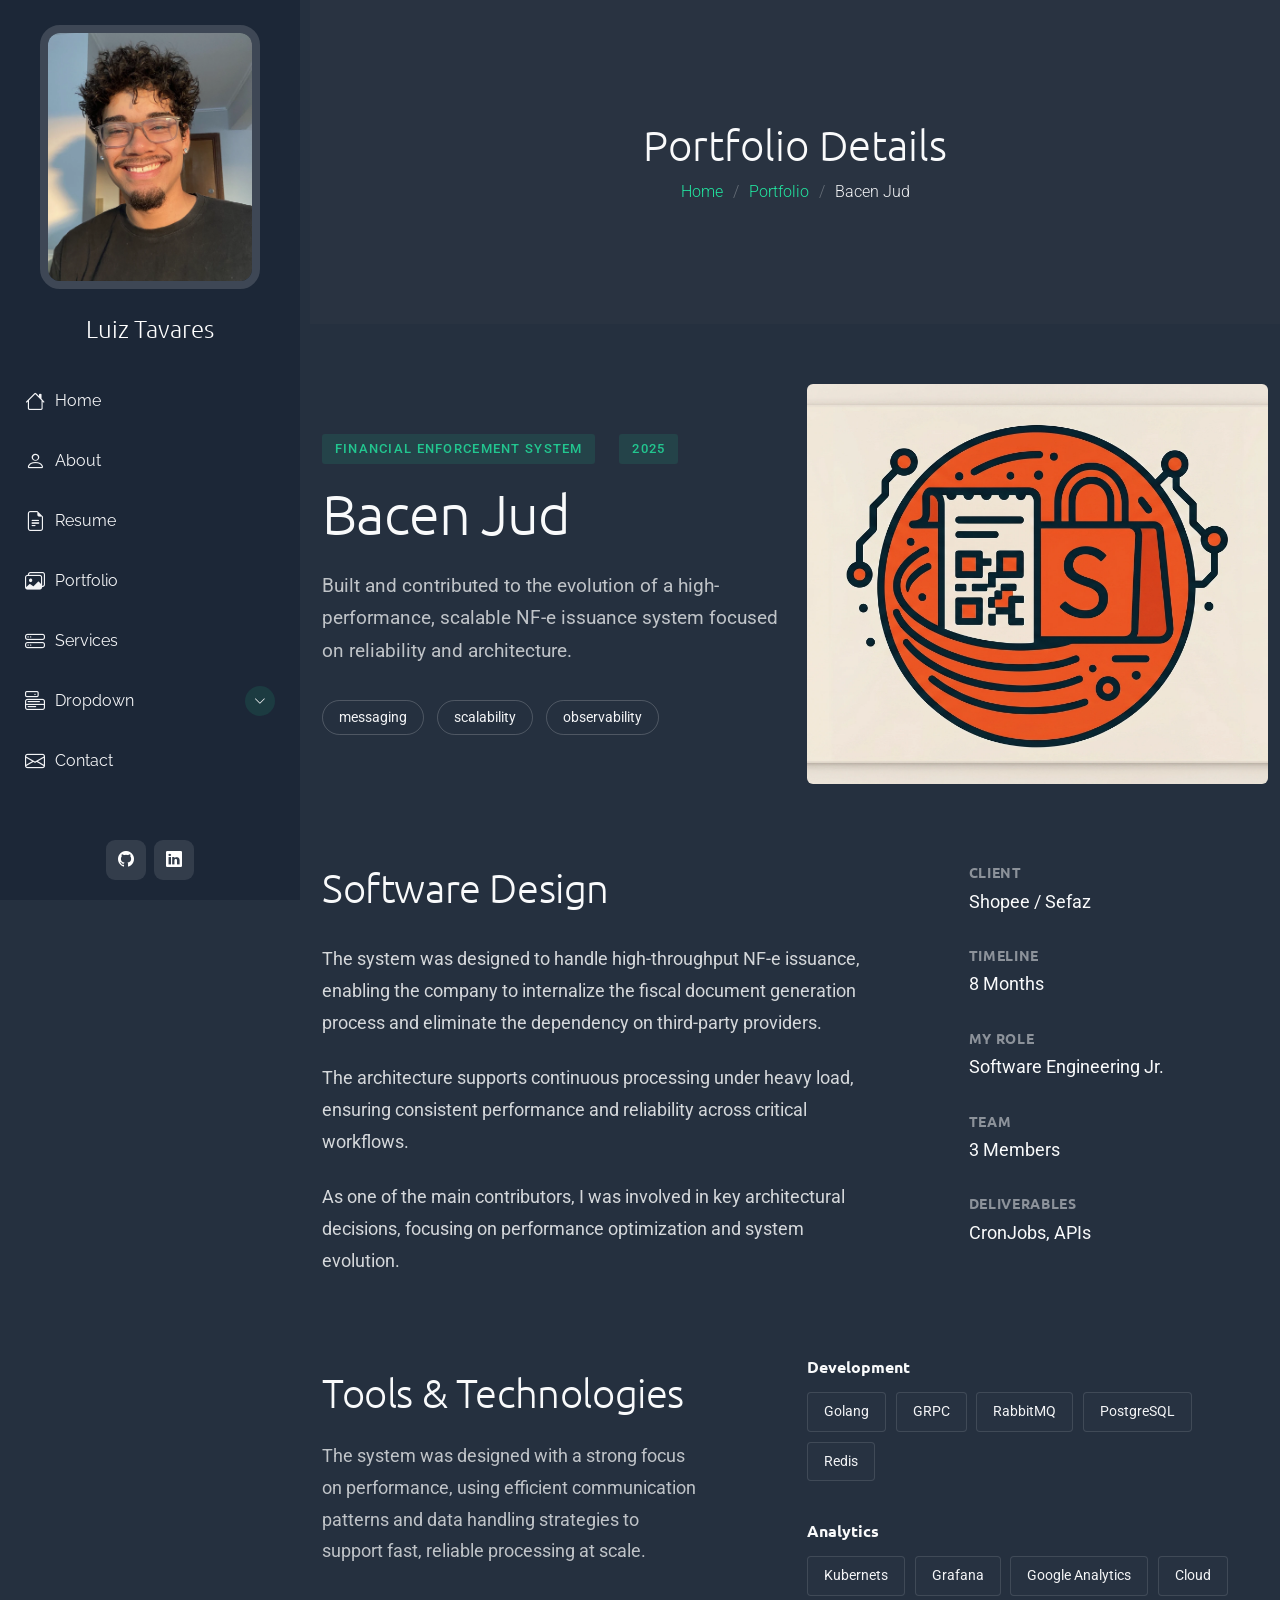
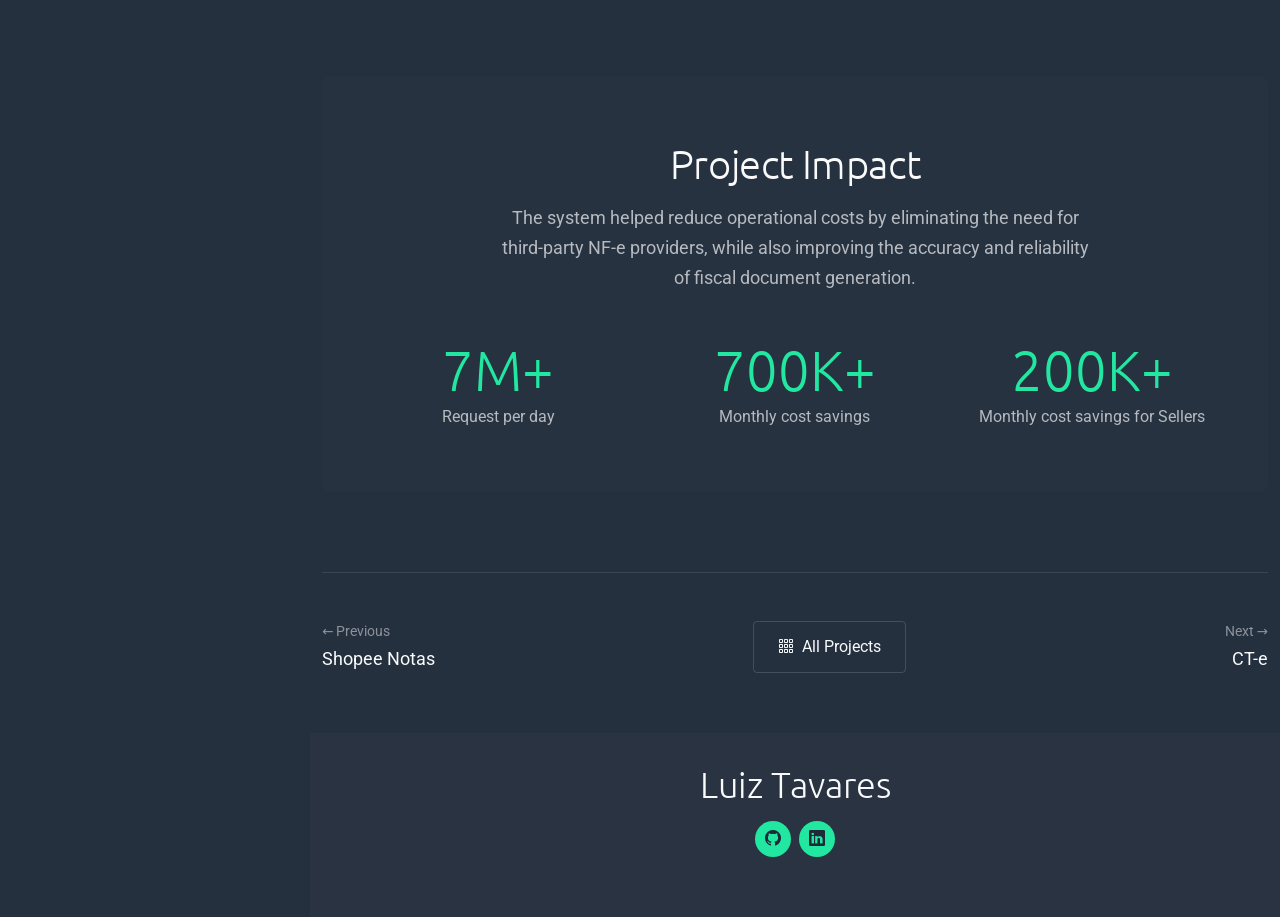
==== portfolio-details-bacen-jud.html @ f389e1ee "feat: wip" ====
<!DOCTYPE html>
<html lang="en">

<head>
  <meta charset="utf-8">
  <meta content="width=device-width, initial-scale=1.0" name="viewport">
  <title>Portfolio Details - Shopee Notas</title>
  <meta name="description" content="">
  <meta name="keywords" content="">

  <!-- Favicons -->
  <link href="assets/img/favicon.png" rel="icon">
  <link href="assets/img/apple-touch-icon.png" rel="apple-touch-icon">

  <!-- Fonts -->
  <link href="https://fonts.googleapis.com" rel="preconnect">
  <link href="https://fonts.gstatic.com" rel="preconnect" crossorigin>
  <link href="https://fonts.googleapis.com/css2?family=Roboto:ital,wght@0,100;0,300;0,400;0,500;0,700;0,900;1,100;1,300;1,400;1,500;1,700;1,900&family=Raleway:ital,wght@0,100;0,200;0,300;0,400;0,500;0,600;0,700;0,800;0,900;1,100;1,200;1,300;1,400;1,500;1,600;1,700;1,800;1,900&family=Ubuntu:ital,wght@0,300;0,400;0,500;0,700;1,300;1,400;1,500;1,700&display=swap" rel="stylesheet">

  <!-- Vendor CSS Files -->
  <link href="assets/vendor/bootstrap/css/bootstrap.min.css" rel="stylesheet">
  <link href="assets/vendor/bootstrap-icons/bootstrap-icons.css" rel="stylesheet">
  <link href="assets/vendor/aos/aos.css" rel="stylesheet">
  <link href="assets/vendor/glightbox/css/glightbox.min.css" rel="stylesheet">
  <link href="assets/vendor/swiper/swiper-bundle.min.css" rel="stylesheet">

  <!-- Main CSS File -->
  <link href="assets/css/main.css" rel="stylesheet">

  <!-- =======================================================
  * Template Name: MyPage
  * Template URL: https://bootstrapmade.com/mypage-bootstrap-personal-template/
  * Updated: Sep 20 2025 with Bootstrap v5.3.8
  * Author: BootstrapMade.com
  * License: https://bootstrapmade.com/license/
  ======================================================== -->
</head>

<body class="portfolio-details-page">

  <header id="header" class="header dark-background d-flex flex-column justify-content-between">
    <i class="header-toggle d-xl-none bi bi-list"></i>

    <div class="header-top">
      <div class="profile-img">
        <img src="assets/img/profile/profile-square-14.webp" alt="" class="img-fluid">
      </div>

      <a href="index.html" class="logo d-flex align-items-center justify-content-center">
        <!-- Uncomment the line below if you also wish to use an image logo -->
        <!-- <img src="assets/img/logo.webp" alt=""> -->
        <h1 class="sitename">Luiz Tavares</h1>
      </a>

    </div>

    <nav id="navmenu" class="navmenu">
      <ul>
        <li><a href="./#hero"><i class="bi bi-house navicon"></i>Home</a></li>
        <li><a href="./#about"><i class="bi bi-person navicon"></i> About</a></li>
        <li><a href="./#resume"><i class="bi bi-file-earmark-text navicon"></i> Resume</a></li>
        <li><a href="./#portfolio"><i class="bi bi-images navicon"></i> Portfolio</a></li>
        <li><a href="./#services"><i class="bi bi-hdd-stack navicon"></i> Services</a></li>
        <li class="dropdown"><a href="#"><i class="bi bi-menu-button navicon"></i> <span>Dropdown</span> <i class="bi bi-chevron-down toggle-dropdown"></i></a>
          <ul>
            <li><a href="#">Dropdown 1</a></li>
            <li class="dropdown"><a href="#"><span>Deep Dropdown</span> <i class="bi bi-chevron-down toggle-dropdown"></i></a>
              <ul>
                <li><a href="#">Deep Dropdown 1</a></li>
                <li><a href="#">Deep Dropdown 2</a></li>
                <li><a href="#">Deep Dropdown 3</a></li>
                <li><a href="#">Deep Dropdown 4</a></li>
                <li><a href="#">Deep Dropdown 5</a></li>
              </ul>
            </li>
            <li><a href="#">Dropdown 2</a></li>
            <li><a href="#">Dropdown 3</a></li>
            <li><a href="#">Dropdown 4</a></li>
          </ul>
        </li>
        <li><a href="#contact"><i class="bi bi-envelope navicon"></i> Contact</a></li>
      </ul>
    </nav>

    <div class="social-links text-center">
      <a href="#" class="github"><i class="bi bi-github"></i></a>
      <a href="#" class="linkedin"><i class="bi bi-linkedin"></i></a>
    </div>
  </header>

  <main class="main">

    <!-- Page Title -->
    <div class="page-title light-background">
      <div class="container">
        <h1>Portfolio Details</h1>
        <nav class="breadcrumbs">
          <ol>
            <li><a href="index.html">Home</a></li>
            <li><a href="./#portfolio">Portfolio</a></li>
            <li class="current">Bacen Jud</li>
          </ol>
        </nav>
      </div>
    </div><!-- End Page Title -->

    <!-- Portfolio Details Section -->
    <section id="portfolio-details" class="portfolio-details section">

      <div class="container" data-aos="fade-up" data-aos-delay="100">

        <div class="hero-section">
          <div class="row align-items-center">
            <div class="col-lg-6" data-aos="fade-right">
              <div class="project-header">
                <div class="project-meta">
                  <span class="category">Financial Enforcement System</span>
                  <span class="year">2025</span>
                </div>
                <h1 class="project-title">Bacen Jud</h1>
                <p class="project-summary">Built and contributed to the evolution of a high-performance, scalable NF-e issuance system focused on reliability and architecture.</p>
                <div class="project-tags">
                  <span class="tag">messaging</span>
                  <span class="tag">scalability</span>
                  <span class="tag">observability</span>
                </div>
              </div>
            </div>
            <div class="col-lg-6" data-aos="fade-left" data-aos-delay="200">
              <div class="hero-image">
                <img src="assets/img/portfolio/portfolio-shopeenotas.webp" alt="Project showcase" class="img-fluid" loading="lazy">
              </div>
            </div>
          </div>
        </div>

        <div class="content-section">
          <div class="row">
            <div class="col-lg-7" data-aos="fade-up" data-aos-delay="100">
              <div class="main-content">
                <h2>Software Design</h2>
                  <p>The system was designed to handle high-throughput NF-e issuance, enabling the company to internalize the fiscal document generation process and eliminate the dependency on third-party providers.</p>
                  <p>The architecture supports continuous processing under heavy load, ensuring consistent performance and reliability across critical workflows.</p>
                  <p>As one of the main contributors, I was involved in key architectural decisions, focusing on performance optimization and system evolution.</p>
              </div>
            </div>
            <div class="col-lg-4 offset-lg-1" data-aos="fade-up" data-aos-delay="200">
              <div class="project-specs">
                <div class="spec-item">
                  <h5>Client</h5>
                  <p>Shopee / Sefaz</p>
                </div>
                <div class="spec-item">
                  <h5>Timeline</h5>
                  <p>8 Months</p>
                </div>
                <div class="spec-item">
                  <h5>My Role</h5>
                  <p>Software Engineering Jr.</p>
                </div>
                <div class="spec-item">
                  <h5>Team</h5>
                  <p>3 Members</p>
                </div>
                <div class="spec-item">
                  <h5>Deliverables</h5>
                  <p>CronJobs, APIs</p>
                </div>
              </div>
            </div>
          </div>
        </div>

      

        <div class="tools-section" data-aos="fade-up" data-aos-delay="100">
          <div class="row align-items-center">
            <div class="col-lg-5">
              <h2>Tools &amp; Technologies</h2>
              <p>The system was designed with a strong focus on performance, using efficient communication patterns and data handling strategies to support fast, reliable processing at scale.</p>
            </div>
            <div class="col-lg-6 offset-lg-1">
              <div class="tools-grid">
                <div class="tool-category" data-aos="fade-up" data-aos-delay="200">
                  <h5>Development</h5>
                  <div class="tool-list">
                    <span class="tool-item">Golang</span>
                    <span class="tool-item">GRPC</span>
                    <span class="tool-item">RabbitMQ</span>
                    <span class="tool-item">PostgreSQL</span>
                    <span class="tool-item">Redis</span>
                  </div>
                </div>
                <div class="tool-category" data-aos="fade-up" data-aos-delay="250">
                  <h5>Analytics</h5>
                  <div class="tool-list">
                    <span class="tool-item">Kubernets</span>
                    <span class="tool-item">Grafana</span>
                    <span class="tool-item">Google Analytics</span>
                    <span class="tool-item">Cloud</span>
                  </div>
                </div>
              </div>
            </div>
          </div>
        </div>

        <div class="impact-metrics" data-aos="fade-up" data-aos-delay="100">
          <div class="metrics-container">
            <div class="metrics-header">
              <h2>Project Impact</h2>
              <p>The system helped reduce operational costs by eliminating the need for third-party NF-e providers, while also improving the accuracy and reliability of fiscal document generation.</p>
            </div>
            <div class="metrics-grid">
              <div class="metric-card" data-aos="fade-up" data-aos-delay="150">
                <div class="metric-value">7M+</div>
                <div class="metric-label">Request per day</div>
              </div>
              <div class="metric-card" data-aos="fade-up" data-aos-delay="200">
                <div class="metric-value">700K+</div>
                <div class="metric-label">Monthly cost savings</div>
              </div>
              <div class="metric-card" data-aos="fade-up" data-aos-delay="250">
                <div class="metric-value">200K+</div>
                <div class="metric-label">Monthly cost savings for Sellers</div>
              </div>
              
            </div>
          </div>
        </div>
        
        <!-- TODO ajustar links para outros projetos -->
        <div class="project-nav" data-aos="fade-up" data-aos-delay="100">
          <div class="nav-wrapper">
            <a href="portfolio-details-shopee-notas.html" class="nav-link prev-project">
              <div class="nav-content">
                <span class="nav-direction">← Previous</span>
                <span class="nav-title">Shopee Notas</span>
              </div>
            </a>
            <a href="./#portfolio" class="nav-link all-projects">
              <i class="bi bi-grid-3x3-gap"></i>
              <span>All Projects</span>
            </a>
            <a href="portfolio-details-cte.html" class="nav-link next-project">
              <div class="nav-content">
                <span class="nav-direction">Next →</span>
                <span class="nav-title">CT-e</span>
              </div>
            </a>
          </div>
        </div>

      </div>

    </section><!-- /Portfolio Details Section -->

  </main>

  <footer id="footer" class="footer light-background">
    <div class="container">
      <h3 class="sitename">Luiz Tavares</h3>
      <div class="social-links d-flex justify-content-center">
        <a href=""><i class="bi bi-github"></i></a>
        <a href=""><i class="bi bi-linkedin"></i></a>
      </div>
    </div>
  </footer>

  <!-- Scroll Top -->
  <a href="#" id="scroll-top" class="scroll-top d-flex align-items-center justify-content-center"><i class="bi bi-arrow-up-short"></i></a>

  <!-- Preloader -->
  <div id="preloader"></div>

  <!-- Vendor JS Files -->
  <script src="assets/vendor/bootstrap/js/bootstrap.bundle.min.js"></script>
  <script src="assets/vendor/php-email-form/validate.js"></script>
  <script src="assets/vendor/aos/aos.js"></script>
  <script src="assets/vendor/purecounter/purecounter_vanilla.js"></script>
  <script src="assets/vendor/typed.js/typed.umd.js"></script>
  <script src="assets/vendor/waypoints/noframework.waypoints.js"></script>
  <script src="assets/vendor/imagesloaded/imagesloaded.pkgd.min.js"></script>
  <script src="assets/vendor/isotope-layout/isotope.pkgd.min.js"></script>
  <script src="assets/vendor/glightbox/js/glightbox.min.js"></script>
  <script src="assets/vendor/swiper/swiper-bundle.min.js"></script>

  <!-- Main JS File -->
  <script src="assets/js/main.js"></script>

</body>

</html>
---- assets/css/main.css ----
/**
* Template Name: MyPage
* Template URL: https://bootstrapmade.com/mypage-bootstrap-personal-template/
* Updated: Sep 20 2025 with Bootstrap v5.3.8
* Author: BootstrapMade.com
* License: https://bootstrapmade.com/license/
*/

/*--------------------------------------------------------------
# Font & Color Variables
# Help: https://bootstrapmade.com/color-system/
--------------------------------------------------------------*/
/* Fonts */
:root {
  --default-font: "Roboto",  system-ui, -apple-system, "Segoe UI", Roboto, "Helvetica Neue", Arial, "Noto Sans", "Liberation Sans", sans-serif, "Apple Color Emoji", "Segoe UI Emoji", "Segoe UI Symbol", "Noto Color Emoji";
  --heading-font: "Ubuntu",  sans-serif;
  --nav-font: "Raleway",  sans-serif;
}

/* Global Colors - The following color variables are used throughout the website. Updating them here will change the color scheme of the entire website */
:root { 
  --background-color: #25303f; /* Background color for the entire website, including individual sections */
  --default-color: #f3f4f6; /* Default color used for the majority of the text content across the entire website */
  --heading-color: #f9fafb; /* Color for headings, subheadings and title throughout the website */
  --accent-color: #22e7a1; /* Accent color that represents your brand on the website. It's used for buttons, links, and other elements that need to stand out */
  --surface-color: #293443; /* The surface color is used as a background of boxed elements within sections, such as cards, icon boxes, or other elements that require a visual separation from the global background. */
  --contrast-color: #1f2937; /* Contrast color for text, ensuring readability against backgrounds of accent, heading, or default colors. */
}

/* Nav Menu Colors - The following color variables are used specifically for the navigation menu. They are separate from the global colors to allow for more customization options */
:root {
  --nav-color: #f3f4f6;  /* The default color of the main navmenu links */
  --nav-hover-color: #22e7a1; /* Applied to main navmenu links when they are hovered over or active */
  --nav-mobile-background-color: #38485f; /* Used as the background color for mobile navigation menu */
  --nav-dropdown-background-color: #38485f; /* Used as the background color for dropdown items that appear when hovering over primary navigation items */
  --nav-dropdown-color: #f3f4f6; /* Used for navigation links of the dropdown items in the navigation menu. */
  --nav-dropdown-hover-color: #22e7a1; /* Similar to --nav-hover-color, this color is applied to dropdown navigation links when they are hovered over. */
}

/* Color Presets - These classes override global colors when applied to any section or element, providing reuse of the sam color scheme. */

.light-background {
  --background-color: #293341;
  --surface-color: #4b607f;
}

.dark-background {
  --background-color: #1c2737;
  --default-color: #ffffff;
  --heading-color: #ffffff;
  --surface-color: #151f2b;
  --contrast-color: #ffffff;
}

/* Smooth scroll */
:root {
  scroll-behavior: smooth;
}

/*--------------------------------------------------------------
# General Styling & Shared Classes
--------------------------------------------------------------*/
body {
  color: var(--default-color);
  background-color: var(--background-color);
  font-family: var(--default-font);
}

a {
  color: var(--accent-color);
  text-decoration: none;
  transition: 0.3s;
}

a:hover {
  color: color-mix(in srgb, var(--accent-color), transparent 25%);
  text-decoration: none;
}

h1,
h2,
h3,
h4,
h5,
h6 {
  color: var(--heading-color);
  font-family: var(--heading-font);
}

/* PHP Email Form Messages
------------------------------*/
.php-email-form .error-message {
  display: none;
  background: #df1529;
  color: #ffffff;
  text-align: left;
  padding: 15px;
  margin-bottom: 24px;
  font-weight: 600;
}

.php-email-form .sent-message {
  display: none;
  color: #ffffff;
  background: #059652;
  text-align: center;
  padding: 15px;
  margin-bottom: 24px;
  font-weight: 600;
}

.php-email-form .loading {
  display: none;
  background: var(--surface-color);
  text-align: center;
  padding: 15px;
  margin-bottom: 24px;
}

.php-email-form .loading:before {
  content: "";
  display: inline-block;
  border-radius: 50%;
  width: 24px;
  height: 24px;
  margin: 0 10px -6px 0;
  border: 3px solid var(--accent-color);
  border-top-color: var(--surface-color);
  animation: php-email-form-loading 1s linear infinite;
}

@keyframes php-email-form-loading {
  0% {
    transform: rotate(0deg);
  }

  100% {
    transform: rotate(360deg);
  }
}

/*--------------------------------------------------------------
# Global Header
--------------------------------------------------------------*/
.header {
  color: var(--default-color);
  background-color: var(--background-color);
  position: fixed;
  top: 0;
  left: 0;
  bottom: 0;
  padding: 0 15px;
  width: 300px;
  transition: all ease-in-out 0.3s;
  overflow-y: auto;
  z-index: 997;
}

.header .profile-img img {
  margin: 25px auto;
  display: block;
  border-radius: 20px;
  max-width: 220px;
  border: 8px solid color-mix(in srgb, var(--default-color), transparent 85%);
}

.header .logo {
  line-height: 1;
}

.header .logo img {
  max-height: 32px;
  margin-right: 8px;
}

.header .logo h1 {
  font-size: 24px;
  margin: 0;
  font-weight: 300;
  color: var(--heading-color);
}

.header .social-links {
  margin: 0 0 20px 0;
}

.header .social-links a {
  font-size: 16px;
  display: inline-flex;
  align-items: center;
  justify-content: center;
  background: color-mix(in srgb, var(--default-color), transparent 90%);
  color: var(--default-color);
  margin: 0 2px;
  border-radius: 9px;
  text-align: center;
  width: 40px;
  height: 40px;
  transition: 0.3s;
}

.header .social-links a:hover {
  color: var(--contrast-color);
  background: var(--accent-color);
}

@media (min-width: 1200px) {

  .header~main,
  .header~#footer {
    margin-left: 310px;
  }
}

@media (max-width: 1199px) {
  .header {
    left: -100%;
  }
}

.header.header-show {
  left: 0;
}

.header .header-toggle {
  color: var(--background-color);
  background-color: var(--accent-color);
  font-size: 22px;
  display: flex;
  align-items: center;
  justify-content: center;
  width: 40px;
  height: 40px;
  border-radius: 9px;
  cursor: pointer;
  position: fixed;
  top: 15px;
  right: 15px;
  z-index: 9999;
  transition: 0.3s;
}

.header .header-toggle:hover {
  background-color: color-mix(in srgb, var(--accent-color) 90%, black 15%);
}

/*--------------------------------------------------------------
# Navigation Menu
--------------------------------------------------------------*/
.mobile-nav-toggle {
  display: none;
}

.navmenu {
  padding: 0;
  z-index: 9997;
  flex: 1;
  display: flex;
  align-items: center;
}

.navmenu ul {
  list-style: none;
  padding: 0 0 20px 0;
  margin: 0;
  width: 100%;
}

.navmenu a,
.navmenu a:focus {
  color: var(--nav-color);
  padding: 15px 10px;
  font-family: var(--nav-font);
  font-size: 16px;
  font-weight: 400;
  display: flex;
  align-items: center;
  white-space: nowrap;
  transition: 0.3s;
  width: 100%;
}

.navmenu a .navicon,
.navmenu a:focus .navicon {
  font-size: 20px;
  margin-right: 10px;
}

.navmenu a .toggle-dropdown,
.navmenu a:focus .toggle-dropdown {
  font-size: 12px;
  line-height: 0;
  margin-left: auto;
  width: 30px;
  height: 30px;
  display: flex;
  align-items: center;
  justify-content: center;
  border-radius: 50%;
  transition: 0.3s;
  flex-shrink: 0;
  background-color: color-mix(in srgb, var(--accent-color), transparent 90%);
}

.navmenu a .toggle-dropdown:hover,
.navmenu a:focus .toggle-dropdown:hover {
  background-color: var(--accent-color);
  color: var(--contrast-color);
}

.navmenu a:hover,
.navmenu .active,
.navmenu .active:focus {
  color: var(--nav-hover-color);
}

.navmenu a:hover .navicon,
.navmenu .active .navicon,
.navmenu .active:focus .navicon {
  color: var(--accent-color);
}

.navmenu .active .toggle-dropdown,
.navmenu .active:focus .toggle-dropdown {
  background-color: var(--accent-color);
  color: var(--contrast-color);
  transform: rotate(180deg);
}

.navmenu .dropdown {
  display: block;
}

.navmenu .dropdown a,
.navmenu .dropdown a:focus {
  color: --nav-dropdown-color;
}

.navmenu .dropdown a:hover,
.navmenu .dropdown .active,
.navmenu .dropdown .active:focus {
  color: var(--nav-dropdown-hover-color);
}

.navmenu .dropdown ul {
  position: static;
  display: none;
  z-index: 99;
  padding: 5px 10px;
  margin: 5px 10px;
  background-color: var(--nav-dropdown-background-color);
  border: 1px solid color-mix(in srgb, var(--default-color), transparent 90%);
  box-shadow: none;
  transition: all 0.5s ease-in-out;
}

.navmenu .dropdown ul ul {
  background-color: rgba(33, 37, 41, 0.1);
}

.navmenu .dropdown>.dropdown-active {
  display: block;
  background-color: rgba(33, 37, 41, 0.03);
}

/*--------------------------------------------------------------
# Global Footer
--------------------------------------------------------------*/
.footer {
  color: var(--default-color);
  background-color: var(--background-color);
  font-size: 14px;
  text-align: center;
  padding: 30px 0;
  position: relative;
}

.footer h3 {
  font-size: 36px;
  font-weight: 300;
  position: relative;
  padding: 0;
  margin: 0 0 15px 0;
}

.footer p {
  font-size: 15;
  font-style: italic;
  padding: 0;
  margin: 0 0 30px 0;
}

.footer .social-links {
  margin: 0 0 30px 0;
}

.footer .social-links a {
  font-size: 16px;
  display: flex;
  align-items: center;
  justify-content: center;
  background: var(--accent-color);
  color: var(--contrast-color);
  line-height: 1;
  margin: 0 4px;
  border-radius: 50%;
  text-align: center;
  width: 36px;
  height: 36px;
  transition: 0.3s;
}

.footer .social-links a:hover {
  background: color-mix(in srgb, var(--accent-color), transparent 20%);
  text-decoration: none;
}

.footer .copyright {
  padding-top: 25px;
  border-top: 1px solid color-mix(in srgb, var(--default-color), transparent 90%);
}

.footer .credits {
  font-size: 13px;
  padding-top: 5px;
}

/*--------------------------------------------------------------
# Preloader
--------------------------------------------------------------*/
#preloader {
  position: fixed;
  inset: 0;
  z-index: 999999;
  overflow: hidden;
  background: var(--background-color);
  transition: all 0.6s ease-out;
}

#preloader:before {
  content: "";
  position: fixed;
  top: calc(50% - 30px);
  left: calc(50% - 30px);
  border: 6px solid #ffffff;
  border-color: var(--accent-color) transparent var(--accent-color) transparent;
  border-radius: 50%;
  width: 60px;
  height: 60px;
  animation: animate-preloader 1.5s linear infinite;
}

@keyframes animate-preloader {
  0% {
    transform: rotate(0deg);
  }

  100% {
    transform: rotate(360deg);
  }
}

/*--------------------------------------------------------------
# Scroll Top Button
--------------------------------------------------------------*/
.scroll-top {
  position: fixed;
  visibility: hidden;
  opacity: 0;
  right: 15px;
  bottom: -15px;
  z-index: 99999;
  background-color: var(--accent-color);
  width: 44px;
  height: 44px;
  border-radius: 50px;
  transition: all 0.4s;
}

.scroll-top i {
  font-size: 24px;
  color: var(--contrast-color);
  line-height: 0;
}

.scroll-top:hover {
  background-color: color-mix(in srgb, var(--accent-color), transparent 20%);
  color: var(--contrast-color);
}

.scroll-top.active {
  visibility: visible;
  opacity: 1;
  bottom: 15px;
}

/*--------------------------------------------------------------
# Disable aos animation delay on mobile devices
--------------------------------------------------------------*/
@media screen and (max-width: 768px) {
  [data-aos-delay] {
    transition-delay: 0 !important;
  }
}

/*--------------------------------------------------------------
# Global Page Titles & Breadcrumbs
--------------------------------------------------------------*/
.page-title {
  color: var(--default-color);
  background-color: var(--background-color);
  padding: 120px 0;
  text-align: center;
  position: relative;
}

.page-title h1 {
  font-size: 42px;
  font-weight: 300;
  margin-bottom: 10px;
}

.page-title .breadcrumbs ol {
  display: flex;
  flex-wrap: wrap;
  list-style: none;
  justify-content: center;
  padding: 0;
  margin: 0;
  font-size: 16px;
  font-weight: 300;
}

.page-title .breadcrumbs ol li+li {
  padding-left: 10px;
}

.page-title .breadcrumbs ol li+li::before {
  content: "/";
  display: inline-block;
  padding-right: 10px;
  color: color-mix(in srgb, var(--default-color), transparent 70%);
}

/*--------------------------------------------------------------
# Global Sections
--------------------------------------------------------------*/
section,
.section {
  color: var(--default-color);
  background-color: var(--background-color);
  padding: 60px 0;
  overflow: clip;
}

/*--------------------------------------------------------------
# Global Section Titles
--------------------------------------------------------------*/
.section-title {
  text-align: center;
  padding-bottom: 60px;
  position: relative;
}

.section-title h2 {
  font-size: 32px;
  font-weight: 300;
  margin-bottom: 20px;
  padding-bottom: 20px;
  position: relative;
}

.section-title h2:before {
  content: "";
  position: absolute;
  display: block;
  width: 160px;
  height: 1px;
  background: color-mix(in srgb, var(--default-color), transparent 60%);
  left: 0;
  right: 0;
  bottom: 1px;
  margin: auto;
}

.section-title h2::after {
  content: "";
  position: absolute;
  display: block;
  width: 60px;
  height: 3px;
  background: var(--accent-color);
  left: 0;
  right: 0;
  bottom: 0;
  margin: auto;
}

.section-title p {
  margin-bottom: 0;
}

/*--------------------------------------------------------------
# Hero Section
--------------------------------------------------------------*/
.hero {
  padding: 120px 0;
  min-height: 100vh;
  display: flex;
  align-items: center;
  position: relative;
  overflow: hidden;
}

.hero .container {
  position: relative;
  z-index: 2;
  padding: 80px 15px;
}

.hero .hero-content h1 {
  font-size: 3.5rem;
  font-weight: 300;
  line-height: 1.2;
  margin-bottom: 2rem;
  color: var(--heading-color);
}

.hero .hero-content h1 .accent-text {
  color: var(--accent-color);
  font-weight: 400;
  position: relative;
}

.hero .hero-content h1 .accent-text::after {
  content: "";
  position: absolute;
  bottom: -8px;
  left: 0;
  width: 100%;
  height: 2px;
  background: linear-gradient(90deg, var(--accent-color), color-mix(in srgb, var(--accent-color), transparent 50%));
}

@media (max-width: 992px) {
  .hero .hero-content h1 {
    font-size: 2.8rem;
  }
}

@media (max-width: 768px) {
  .hero .hero-content h1 {
    font-size: 2.2rem;
  }
}

.hero .hero-content .hero-description {
  font-size: 1.125rem;
  line-height: 1.8;
  color: color-mix(in srgb, var(--default-color), transparent 20%);
  margin-bottom: 3rem;
  max-width: 90%;
}

@media (max-width: 768px) {
  .hero .hero-content .hero-description {
    font-size: 1rem;
    max-width: 100%;
  }
}

.hero .hero-content .hero-actions {
  display: flex;
  gap: 1.5rem;
  margin-bottom: 4rem;
}

@media (max-width: 576px) {
  .hero .hero-content .hero-actions {
    flex-direction: column;
    gap: 1rem;
  }
}

.hero .hero-content .hero-actions .btn-primary {
  padding: 14px 32px;
  background: var(--accent-color);
  color: var(--contrast-color);
  border-radius: 6px;
  font-weight: 500;
  text-decoration: none;
  transition: all 0.3s ease;
  border: 2px solid var(--accent-color);
}

.hero .hero-content .hero-actions .btn-primary:hover {
  background: color-mix(in srgb, var(--accent-color), black 10%);
  border-color: color-mix(in srgb, var(--accent-color), black 10%);
  transform: translateY(-2px);
}

.hero .hero-content .hero-actions .btn-secondary {
  padding: 14px 32px;
  background: transparent;
  color: var(--heading-color);
  border-radius: 6px;
  font-weight: 500;
  text-decoration: none;
  transition: all 0.3s ease;
  border: 2px solid color-mix(in srgb, var(--default-color), transparent 80%);
}

.hero .hero-content .hero-actions .btn-secondary:hover {
  background: transparent;
  color: var(--accent-color);
  border-color: var(--accent-color);
  transform: translateY(-2px);
}

.hero .hero-content .hero-stats {
  display: flex;
  gap: 3rem;
}

@media (max-width: 768px) {
  .hero .hero-content .hero-stats {
    gap: 2rem;
  }
}

@media (max-width: 576px) {
  .hero .hero-content .hero-stats {
    flex-direction: column;
    gap: 1.5rem;
  }
}

.hero .hero-content .hero-stats .stat-item .stat-number {
  display: block;
  font-size: 2rem;
  font-weight: 600;
  color: var(--accent-color);
  line-height: 1;
}

.hero .hero-content .hero-stats .stat-item .stat-label {
  display: block;
  font-size: 0.875rem;
  color: color-mix(in srgb, var(--default-color), transparent 40%);
  margin-top: 0.5rem;
  font-weight: 400;
}

.hero .hero-image {
  position: relative;
}

.hero .hero-image .image-wrapper {
  position: relative;
  max-width: 500px;
  margin: 0 auto;
}

.hero .hero-image .image-wrapper .main-image {
  border-radius: 12px;
  box-shadow: 0 20px 60px color-mix(in srgb, var(--heading-color), transparent 85%);
  transition: transform 0.3s ease;
}

.hero .hero-image .image-wrapper .main-image:hover {
  transform: scale(1.02);
}

.hero .hero-image .image-wrapper .floating-card {
  position: absolute;
  background: var(--surface-color);
  padding: 1rem 1.5rem;
  border-radius: 8px;
  box-shadow: 0 10px 30px color-mix(in srgb, var(--heading-color), transparent 90%);
  display: flex;
  align-items: center;
  gap: 0.75rem;
  font-size: 0.875rem;
  font-weight: 500;
  color: var(--heading-color);
  transition: all 0.3s ease;
}

.hero .hero-image .image-wrapper .floating-card:hover {
  transform: translateY(-5px);
  box-shadow: 0 15px 40px color-mix(in srgb, var(--heading-color), transparent 85%);
}

.hero .hero-image .image-wrapper .floating-card i {
  font-size: 1.25rem;
  color: var(--accent-color);
}

.hero .hero-image .image-wrapper .floating-card.card-1 {
  top: 20%;
  left: -15%;
  z-index: 3;
}

@media (max-width: 992px) {
  .hero .hero-image .image-wrapper .floating-card.card-1 {
    left: -10%;
  }
}

@media (max-width: 768px) {
  .hero .hero-image .image-wrapper .floating-card.card-1 {
    left: 0;
    top: 10%;
  }
}

.hero .hero-image .image-wrapper .floating-card.card-2 {
  bottom: 15%;
  left: -10%;
  z-index: 3;
}

@media (max-width: 992px) {
  .hero .hero-image .image-wrapper .floating-card.card-2 {
    left: -5%;
  }
}

@media (max-width: 768px) {
  .hero .hero-image .image-wrapper .floating-card.card-2 {
    left: 0;
    bottom: 5%;
  }
}

.hero .hero-image .image-wrapper .floating-card.card-3 {
  top: 60%;
  right: -10%;
  z-index: 3;
}

@media (max-width: 992px) {
  .hero .hero-image .image-wrapper .floating-card.card-3 {
    right: -10%;
  }
}

@media (max-width: 768px) {
  .hero .hero-image .image-wrapper .floating-card.card-3 {
    right: 0;
    top: 50%;
  }
}


@media (max-width: 992px) {
  .hero .hero-content {
    text-align: center;
    margin-top: 2rem;
  }
}

/*--------------------------------------------------------------
# About Section
--------------------------------------------------------------*/
.about {
  padding-top: 120px;
  padding-bottom: 120px;
}

.about .intro-header {
  margin-bottom: 80px;
}

.about .intro-header h1 {
  font-size: 3.5rem;
  font-weight: 300;
  letter-spacing: -0.02em;
  margin-bottom: 1rem;
  color: var(--heading-color);
}

.about .intro-header .subtitle {
  font-size: 1.25rem;
  font-weight: 400;
  color: color-mix(in srgb, var(--default-color), transparent 30%);
  margin: 0;
}

.about .main-content-wrapper {
  margin-bottom: 100px;
}

.about .profile-section .profile-image-container {
  margin-bottom: 2rem;
}

.about .profile-section .profile-image-container img {
  width: 100%;
  max-width: 300px;
  aspect-ratio: 1;
  object-fit: cover;
  border-radius: 12px;
  filter: grayscale(20%);
  transition: filter 0.3s ease;
}

.about .profile-section .profile-image-container img:hover {
  filter: grayscale(0%);
}

.about .profile-section .profile-meta .location {
  display: flex;
  align-items: center;
  margin-bottom: 1rem;
  color: color-mix(in srgb, var(--default-color), transparent 20%);
}

.about .profile-section .profile-meta .location i {
  margin-right: 0.5rem;
  color: var(--accent-color);
}

.about .profile-section .profile-meta .status {
  display: flex;
  align-items: center;
  font-size: 0.9rem;
  color: color-mix(in srgb, var(--default-color), transparent 20%);
}

.about .profile-section .profile-meta .status .status-indicator {
  width: 8px;
  height: 8px;
  background-color: #10b981;
  border-radius: 50%;
  margin-right: 0.5rem;
  animation: pulse 2s infinite;
}

.about .content-area {
  padding-left: 2rem;
}

.about .content-area .story-block {
  margin-bottom: 3rem;
}

.about .content-area .story-block .lead-text {
  font-size: 1.3rem;
  line-height: 1.7;
  font-weight: 300;
  margin-bottom: 1.5rem;
  color: var(--default-color);
}

.about .content-area .story-block p {
  font-size: 1.1rem;
  line-height: 1.8;
  color: color-mix(in srgb, var(--default-color), transparent 15%);
  margin: 0;
}

.about .expertise-grid {
  margin-bottom: 3rem;
}

.about .expertise-grid .expertise-item {
  display: flex;
  align-items: flex-start;
  margin-bottom: 2rem;
}

.about .expertise-grid .expertise-item .expertise-icon {
  flex-shrink: 0;
  width: 48px;
  height: 48px;
  background-color: color-mix(in srgb, var(--accent-color), transparent 90%);
  border-radius: 8px;
  display: flex;
  align-items: center;
  justify-content: center;
  margin-right: 1.5rem;
}

.about .expertise-grid .expertise-item .expertise-icon i {
  font-size: 1.5rem;
  color: var(--accent-color);
}

.about .expertise-grid .expertise-item .expertise-content h4 {
  font-size: 1.1rem;
  font-weight: 500;
  margin-bottom: 0.5rem;
  color: var(--heading-color);
}

.about .expertise-grid .expertise-item .expertise-content p {
  font-size: 0.95rem;
  line-height: 1.6;
  color: color-mix(in srgb, var(--default-color), transparent 30%);
  margin: 0;
}

.about .philosophy-quote {
  position: relative;
  padding: 2rem 0;
}

.about .philosophy-quote .quote-mark {
  position: absolute;
  top: -10px;
  left: -20px;
  font-size: 5rem;
  font-weight: 300;
  color: color-mix(in srgb, var(--accent-color), transparent 80%);
  line-height: 1;
}

.about .philosophy-quote p {
  font-size: 1.2rem;
  line-height: 1.7;
  font-style: italic;
  font-weight: 300;
  color: var(--default-color);
  margin: 0;
  position: relative;
  z-index: 1;
}

.about .bottom-section {
  padding-top: 60px;
  border-top: 1px solid color-mix(in srgb, var(--default-color), transparent 85%);
}

.about .bottom-section .collaboration-text h3 {
  font-size: 2rem;
  font-weight: 300;
  margin-bottom: 1rem;
  color: var(--heading-color);
}

.about .bottom-section .collaboration-text p {
  font-size: 1.1rem;
  line-height: 1.7;
  color: color-mix(in srgb, var(--default-color), transparent 20%);
  margin: 0;
}

.about .bottom-section .action-buttons {
  display: flex;
  gap: 1rem;
  justify-content: flex-end;
}

.about .bottom-section .action-buttons .btn-custom {
  display: inline-flex;
  align-items: center;
  padding: 0.875rem 2rem;
  border-radius: 6px;
  font-weight: 400;
  text-decoration: none;
  transition: all 0.3s ease;
  font-size: 1rem;
}

.about .bottom-section .action-buttons .btn-custom.primary {
  background-color: var(--accent-color);
  color: var(--contrast-color);
}

.about .bottom-section .action-buttons .btn-custom.primary:hover {
  background-color: color-mix(in srgb, var(--accent-color), transparent 15%);
  transform: translateY(-1px);
}

.about .bottom-section .action-buttons .btn-custom.secondary {
  border: 1px solid color-mix(in srgb, var(--default-color), transparent 70%);
  color: var(--default-color);
}

.about .bottom-section .action-buttons .btn-custom.secondary:hover {
  border-color: var(--accent-color);
  color: var(--accent-color);
  transform: translateY(-1px);
}

@keyframes pulse {

  0%,
  100% {
    opacity: 1;
  }

  50% {
    opacity: 0.5;
  }
}

@media (max-width: 992px) {
  .about {
    padding: 80px 0;
  }

  .about .intro-header {
    margin-bottom: 60px;
  }

  .about .intro-header h1 {
    font-size: 2.8rem;
  }

  .about .main-content-wrapper {
    margin-bottom: 60px;
  }

  .about .content-area {
    padding-left: 0;
    margin-top: 2rem;
  }

  .about .bottom-section .action-buttons {
    justify-content: flex-start;
    margin-top: 1.5rem;
  }
}

@media (max-width: 768px) {
  .about .intro-header h1 {
    font-size: 2.2rem;
  }

  .about .intro-header .subtitle {
    font-size: 1.1rem;
  }

  .about .philosophy-quote .quote-mark {
    font-size: 3.5rem;
    left: -10px;
  }

  .about .philosophy-quote p {
    font-size: 1.1rem;
  }

  .about .bottom-section .collaboration-text h3 {
    font-size: 1.6rem;
  }

  .about .bottom-section .action-buttons {
    flex-direction: column;
  }

  .about .bottom-section .action-buttons .btn-custom {
    text-align: center;
    justify-content: center;
  }
}

/*--------------------------------------------------------------
# Stats Section
--------------------------------------------------------------*/
.stats {
  padding: 120px 0;
}

.stats .stats-grid {
  display: grid;
  grid-template-columns: repeat(3, 1fr);
  gap: 80px;
  margin-bottom: 120px;
  text-align: center;
}

.stats .stat-item .stat-number {
  font-family: var(--heading-font);
  font-size: 72px;
  font-weight: 300;
  color: var(--heading-color);
  line-height: 1;
  margin-bottom: 20px;
  letter-spacing: -2px;
}

.stats .stat-item .stat-number span {
  display: inline-block;
}

.stats .stat-item .stat-label {
  font-size: 16px;
  color: var(--default-color);
  opacity: 0.7;
  margin: 0;
  line-height: 1.6;
  font-weight: 400;
}

.stats .achievements-row {
  display: grid;
  grid-template-columns: repeat(3, 1fr);
  gap: 60px;
}

.stats .achievement {
  display: flex;
  align-items: flex-start;
  gap: 20px;
  padding: 40px 0;
  border-top: 1px solid color-mix(in srgb, var(--default-color), transparent 90%);
}

.stats .achievement .achievement-icon {
  flex-shrink: 0;
  width: 50px;
  height: 50px;
  display: flex;
  align-items: center;
  justify-content: center;
  background: color-mix(in srgb, var(--accent-color), transparent 95%);
  border-radius: 8px;
  margin-top: 5px;
}

.stats .achievement .achievement-icon i {
  font-size: 24px;
  color: var(--accent-color);
}

.stats .achievement .achievement-content h4 {
  font-family: var(--heading-font);
  font-size: 20px;
  font-weight: 400;
  color: var(--heading-color);
  margin-bottom: 8px;
  line-height: 1.3;
}

.stats .achievement .achievement-content p {
  font-size: 15px;
  color: var(--default-color);
  opacity: 0.7;
  margin: 0;
  line-height: 1.6;
}

@media (max-width: 992px) {
  .stats {
    padding: 80px 0;
  }

  .stats .stats-grid {
    gap: 60px;
    margin-bottom: 80px;
  }

  .stats .stat-item .stat-number {
    font-size: 56px;
  }

  .stats .achievements-row {
    gap: 40px;
  }

  .stats .achievement {
    padding: 30px 0;
  }
}

@media (max-width: 768px) {
  .stats {
    padding: 60px 0;
  }

  .stats .stats-grid {
    grid-template-columns: 1fr;
    gap: 50px;
    margin-bottom: 60px;
  }

  .stats .stat-item .stat-number {
    font-size: 48px;
  }

  .stats .stat-item .stat-label {
    font-size: 15px;
  }

  .stats .achievements-row {
    grid-template-columns: 1fr;
    gap: 30px;
  }

  .stats .achievement {
    padding: 25px 0;
    gap: 16px;
  }

  .stats .achievement .achievement-icon {
    width: 45px;
    height: 45px;
  }

  .stats .achievement .achievement-icon i {
    font-size: 20px;
  }

  .stats .achievement .achievement-content h4 {
    font-size: 18px;
  }

  .stats .achievement .achievement-content p {
    font-size: 14px;
  }
}

@media (max-width: 576px) {
  .stats .stat-item .stat-number {
    font-size: 40px;
  }

  .stats .achievement .achievement-icon {
    width: 40px;
    height: 40px;
  }

  .stats .achievement .achievement-icon i {
    font-size: 18px;
  }
}

/*--------------------------------------------------------------
# Skills Section
--------------------------------------------------------------*/
.skills {
  --section-spacing: 80px;
  --category-spacing: 60px;
  --skill-spacing: 24px;
  --progress-height: 2px;
  --border-light: color-mix(in srgb, var(--default-color), transparent 92%);
  --text-light: color-mix(in srgb, var(--default-color), transparent 35%);
  --surface-soft: color-mix(in srgb, var(--surface-color), var(--accent-color) 1%);
}

.skills .intro-content {
  margin-bottom: var(--section-spacing);
}

.skills .intro-content .lead-text {
  font-size: 22px;
  line-height: 1.8;
  color: var(--text-light);
  font-weight: 300;
  margin: 0;
  font-family: var(--heading-font);
}

.skills .skills-container {
  padding-right: 40px;
}

.skills .skills-container .skill-category {
  margin-bottom: var(--category-spacing);
}

.skills .skills-container .skill-category:last-child {
  margin-bottom: 0;
}

.skills .skills-container .skill-category .category-header {
  margin-bottom: 32px;
  padding-bottom: 20px;
  border-bottom: 1px solid var(--border-light);
}

.skills .skills-container .skill-category .category-header .category-title {
  font-size: 24px;
  font-weight: 300;
  color: var(--heading-color);
  margin-bottom: 8px;
  font-family: var(--heading-font);
}

.skills .skills-container .skill-category .category-header .category-subtitle {
  font-size: 16px;
  color: var(--text-light);
  margin: 0;
  font-weight: 300;
}

.skills .skills-container .skill-category .skills-list .skill-row {
  margin-bottom: var(--skill-spacing);
}

.skills .skills-container .skill-category .skills-list .skill-row:last-child {
  margin-bottom: 0;
}

.skills .skills-container .skill-category .skills-list .skill-row .skill-info {
  display: flex;
  justify-content: space-between;
  align-items: center;
  margin-bottom: 12px;
}

.skills .skills-container .skill-category .skills-list .skill-row .skill-info .skill-name {
  font-size: 18px;
  color: var(--default-color);
  font-weight: 300;
}

.skills .skills-container .skill-category .skills-list .skill-row .skill-info .skill-percentage {
  font-size: 14px;
  color: var(--accent-color);
  font-weight: 500;
  font-family: var(--default-font);
}

.skills .skills-container .skill-category .skills-list .skill-row .progress {
  height: var(--progress-height);
  background: var(--border-light);
  border-radius: 1px;
  overflow: hidden;
}

.skills .skills-container .skill-category .skills-list .skill-row .progress .progress-bar {
  width: 0%;
  height: 100%;
  background: var(--accent-color);
  border-radius: 1px;
  transition: width 1.5s cubic-bezier(0.4, 0, 0.2, 1);
}

.skills .skills-sidebar {
  padding-left: 40px;
}

.skills .skills-sidebar .expertise-highlight {
  background: var(--surface-soft);
  padding: 40px 32px;
  border-radius: 8px;
  text-align: center;
  margin-bottom: 40px;
  border: 1px solid var(--border-light);
}

.skills .skills-sidebar .expertise-highlight .highlight-icon {
  margin-bottom: 24px;
}

.skills .skills-sidebar .expertise-highlight .highlight-icon i {
  font-size: 48px;
  color: var(--accent-color);
}

.skills .skills-sidebar .expertise-highlight .highlight-title {
  font-size: 20px;
  font-weight: 300;
  color: var(--heading-color);
  margin-bottom: 20px;
  font-family: var(--heading-font);
}

.skills .skills-sidebar .expertise-highlight .experience-number {
  display: flex;
  align-items: baseline;
  justify-content: center;
  gap: 8px;
  margin-bottom: 20px;
}

.skills .skills-sidebar .expertise-highlight .experience-number .purecounter {
  font-size: 56px;
  font-weight: 200;
  color: var(--accent-color);
  line-height: 1;
  font-family: var(--heading-font);
}

.skills .skills-sidebar .expertise-highlight .experience-number .experience-label {
  font-size: 18px;
  color: var(--text-light);
  font-weight: 300;
}

.skills .skills-sidebar .expertise-highlight .highlight-description {
  font-size: 16px;
  line-height: 1.7;
  color: var(--text-light);
  margin: 0;
}

.skills .skills-sidebar .technologies-section {
  margin-bottom: 40px;
}

.skills .skills-sidebar .technologies-section .tech-title {
  font-size: 18px;
  font-weight: 400;
  color: var(--heading-color);
  margin-bottom: 24px;
  font-family: var(--heading-font);
}

.skills .skills-sidebar .technologies-section .tech-stack {
  display: grid;
  grid-template-columns: 1fr 1fr;
  gap: 16px;
}

.skills .skills-sidebar .technologies-section .tech-stack .tech-item {
  display: flex;
  align-items: center;
  gap: 12px;
  padding: 16px;
  background: var(--surface-color);
  border: 1px solid var(--border-light);
  border-radius: 6px;
  transition: all 0.3s ease;
}

.skills .skills-sidebar .technologies-section .tech-stack .tech-item:hover {
  border-color: color-mix(in srgb, var(--accent-color), transparent 60%);
  background: color-mix(in srgb, var(--surface-color), var(--accent-color) 2%);
}

.skills .skills-sidebar .technologies-section .tech-stack .tech-item i {
  font-size: 20px;
  color: var(--accent-color);
}

.skills .skills-sidebar .technologies-section .tech-stack .tech-item span {
  font-size: 14px;
  color: var(--default-color);
  font-weight: 400;
}

.skills .skills-sidebar .achievements-section .achievements-title {
  font-size: 18px;
  font-weight: 400;
  color: var(--heading-color);
  margin-bottom: 24px;
  font-family: var(--heading-font);
}

.skills .skills-sidebar .achievements-section .achievement-list .achievement-item {
  display: flex;
  align-items: flex-start;
  gap: 16px;
  padding: 16px 0;
  border-bottom: 1px solid var(--border-light);
}

.skills .skills-sidebar .achievements-section .achievement-list .achievement-item:last-child {
  border-bottom: none;
  padding-bottom: 0;
}

.skills .skills-sidebar .achievements-section .achievement-list .achievement-item .achievement-date {
  font-size: 12px;
  color: var(--accent-color);
  font-weight: 500;
  text-transform: uppercase;
  letter-spacing: 0.5px;
  min-width: 40px;
  margin-top: 2px;
}

.skills .skills-sidebar .achievements-section .achievement-list .achievement-item .achievement-text {
  font-size: 15px;
  color: var(--default-color);
  line-height: 1.5;
  font-weight: 300;
}

@media (max-width: 992px) {
  .skills .skills-container {
    padding-right: 0;
    margin-bottom: 60px;
  }

  .skills .skills-sidebar {
    padding-left: 0;
  }

  .skills .skills-sidebar .expertise-highlight {
    margin-bottom: 32px;
  }

  .skills .skills-sidebar .technologies-section {
    margin-bottom: 32px;
  }

  .skills .skills-sidebar .technologies-section .tech-stack {
    grid-template-columns: 1fr;
  }
}

@media (max-width: 768px) {
  .skills {
    --section-spacing: 60px;
    --category-spacing: 40px;
  }

  .skills .intro-content .lead-text {
    font-size: 20px;
  }

  .skills .skills-container .skill-category .category-header .category-title {
    font-size: 22px;
  }

  .skills .skills-container .skill-category .skills-list .skill-row .skill-info .skill-name {
    font-size: 16px;
  }

  .skills .skills-sidebar .expertise-highlight {
    padding: 32px 24px;
  }

  .skills .skills-sidebar .expertise-highlight .experience-number .purecounter {
    font-size: 48px;
  }

  .skills .skills-sidebar .technologies-section .tech-stack .tech-item {
    padding: 12px;
  }

  .skills .skills-sidebar .technologies-section .tech-stack .tech-item span {
    font-size: 13px;
  }
}

/*--------------------------------------------------------------
# Resume Section
--------------------------------------------------------------*/
.resume .section-intro {
  margin-bottom: 3rem;
}

.resume .section-intro .icon-wrapper {
  width: 60px;
  height: 60px;
  background: color-mix(in srgb, var(--accent-color), transparent 90%);
  border-radius: 50%;
  display: flex;
  align-items: center;
  justify-content: center;
  margin-bottom: 1.5rem;
}

.resume .section-intro .icon-wrapper i {
  font-size: 1.5rem;
  color: var(--accent-color);
}

.resume .section-intro h2 {
  font-size: 2rem;
  font-weight: 300;
  color: var(--heading-color);
  margin-bottom: 1rem;
  letter-spacing: -0.02em;
}

.resume .section-intro p {
  font-size: 1.1rem;
  line-height: 1.7;
  color: color-mix(in srgb, var(--default-color), transparent 40%);
  margin: 0;
}

.resume .professional-journey .experience-timeline {
  position: relative;
  padding-left: 2rem;
}

.resume .professional-journey .experience-timeline::before {
  content: "";
  position: absolute;
  left: 0;
  top: 0;
  bottom: 0;
  width: 1px;
  background: color-mix(in srgb, var(--accent-color), transparent 80%);
}

.resume .professional-journey .experience-timeline .timeline-item {
  position: relative;
  margin-bottom: 3rem;
}

.resume .professional-journey .experience-timeline .timeline-item:last-child {
  margin-bottom: 0;
}

.resume .professional-journey .experience-timeline .timeline-item .timeline-dot {
  position: absolute;
  left: -2.3rem;
  top: 0.5rem;
  width: 12px;
  height: 12px;
  background: var(--accent-color);
  border-radius: 50%;
  border: 3px solid var(--background-color);
  box-shadow: 0 0 0 3px color-mix(in srgb, var(--accent-color), transparent 80%);
}

.resume .professional-journey .experience-timeline .timeline-item .timeline-content .position-meta {
  margin-bottom: 0.5rem;
}

.resume .professional-journey .experience-timeline .timeline-item .timeline-content .position-meta .timeline-year {
  font-size: 0.9rem;
  color: var(--accent-color);
  font-weight: 500;
  letter-spacing: 0.05em;
  text-transform: uppercase;
}

.resume .professional-journey .experience-timeline .timeline-item .timeline-content h3 {
  font-size: 1.3rem;
  font-weight: 400;
  color: var(--heading-color);
  margin-bottom: 0.25rem;
  letter-spacing: -0.01em;
}

.resume .professional-journey .experience-timeline .timeline-item .timeline-content h4 {
  font-size: 1rem;
  color: color-mix(in srgb, var(--default-color), transparent 30%);
  font-weight: 500;
  margin-bottom: 1rem;
}

.resume .professional-journey .experience-timeline .timeline-item .timeline-content p {
  font-size: 1rem;
  line-height: 1.6;
  color: color-mix(in srgb, var(--default-color), transparent 30%);
  margin-bottom: 1.5rem;
}

.resume .professional-journey .experience-timeline .timeline-item .timeline-content .key-achievements {
  display: flex;
  flex-wrap: wrap;
  gap: 0.5rem;
}

.resume .professional-journey .experience-timeline .timeline-item .timeline-content .key-achievements .achievement-tag {
  background: var(--surface-color);
  color: color-mix(in srgb, var(--default-color), transparent 20%);
  padding: 0.4rem 0.8rem;
  border-radius: 20px;
  font-size: 0.85rem;
  font-weight: 500;
  border: 1px solid color-mix(in srgb, var(--default-color), transparent 90%);
}

.resume .education-skills .education-grid .education-card {
  background: var(--surface-color);
  border-radius: 12px;
  padding: 2rem;
  margin-bottom: 1.5rem;
  transition: all 0.3s ease;
  border: 1px solid color-mix(in srgb, var(--default-color), transparent 95%);
}

.resume .education-skills .education-grid .education-card.primary {
  border-color: color-mix(in srgb, var(--accent-color), transparent 80%);
  position: relative;
}

.resume .education-skills .education-grid .education-card.primary::before {
  content: "";
  position: absolute;
  top: 0;
  left: 0;
  right: 0;
  height: 3px;
  background: linear-gradient(90deg, var(--accent-color), color-mix(in srgb, var(--accent-color), transparent 50%));
  border-radius: 12px 12px 0 0;
}

.resume .education-skills .education-grid .education-card:hover {
  transform: translateY(-2px);
  box-shadow: 0 10px 40px color-mix(in srgb, var(--default-color), transparent 90%);
}

.resume .education-skills .education-grid .education-card .education-header {
  display: flex;
  align-items: flex-start;
  gap: 1rem;
  margin-bottom: 1.5rem;
}

.resume .education-skills .education-grid .education-card .education-header .degree-icon {
  width: 40px;
  height: 40px;
  background: color-mix(in srgb, var(--accent-color), transparent 90%);
  border-radius: 8px;
  display: flex;
  align-items: center;
  justify-content: center;
  flex-shrink: 0;
}

.resume .education-skills .education-grid .education-card .education-header .degree-icon i {
  font-size: 1.1rem;
  color: var(--accent-color);
}

.resume .education-skills .education-grid .education-card .education-header .degree-info {
  flex: 1;
}

.resume .education-skills .education-grid .education-card .education-header .degree-info h3 {
  font-size: 1.2rem;
  font-weight: 400;
  color: var(--heading-color);
  margin-bottom: 0.25rem;
  letter-spacing: -0.01em;
}

.resume .education-skills .education-grid .education-card .education-header .degree-info .institution {
  font-size: 1rem;
  color: color-mix(in srgb, var(--default-color), transparent 30%);
  margin-bottom: 0.5rem;
  font-weight: 500;
}

.resume .education-skills .education-grid .education-card .education-header .degree-info .graduation-year {
  font-size: 0.9rem;
  color: var(--accent-color);
  font-weight: 500;
  letter-spacing: 0.02em;
}

.resume .education-skills .education-grid .education-card .education-details p {
  font-size: 0.95rem;
  line-height: 1.6;
  color: color-mix(in srgb, var(--default-color), transparent 35%);
  margin-bottom: 1rem;
}

.resume .education-skills .education-grid .education-card .education-details .honors .honor-badge {
  background: color-mix(in srgb, var(--accent-color), transparent 90%);
  color: var(--accent-color);
  padding: 0.3rem 0.8rem;
  border-radius: 15px;
  font-size: 0.8rem;
  font-weight: 600;
  letter-spacing: 0.02em;
}

.resume .education-skills .education-grid .certification-section {
  margin-top: 2rem;
}

.resume .education-skills .education-grid .certification-section h4 {
  font-size: 1.1rem;
  font-weight: 400;
  color: var(--heading-color);
  margin-bottom: 1.5rem;
  letter-spacing: -0.01em;
}

.resume .education-skills .education-grid .certification-section .certifications .cert-item {
  display: flex;
  align-items: center;
  gap: 0.8rem;
  padding: 1rem 0;
  border-bottom: 1px solid color-mix(in srgb, var(--default-color), transparent 95%);
}

.resume .education-skills .education-grid .certification-section .certifications .cert-item:last-child {
  border-bottom: none;
}

.resume .education-skills .education-grid .certification-section .certifications .cert-item i {
  color: var(--accent-color);
  font-size: 1.1rem;
  flex-shrink: 0;
}

.resume .education-skills .education-grid .certification-section .certifications .cert-item .cert-details {
  display: flex;
  flex-direction: column;
  gap: 0.2rem;
}

.resume .education-skills .education-grid .certification-section .certifications .cert-item .cert-details .cert-name {
  font-size: 0.95rem;
  font-weight: 500;
  color: var(--heading-color);
}

.resume .education-skills .education-grid .certification-section .certifications .cert-item .cert-details .cert-provider {
  font-size: 0.85rem;
  color: color-mix(in srgb, var(--default-color), transparent 40%);
}

@media (max-width: 992px) {
  .resume .row {
    gap: 3rem 0;
  }

  .resume .section-intro {
    margin-bottom: 2rem;
  }

  .resume .section-intro h2 {
    font-size: 1.8rem;
  }

  .resume .section-intro p {
    font-size: 1rem;
  }

  .resume .professional-journey {
    margin-bottom: 2rem;
  }
}

@media (max-width: 768px) {
  .resume .section-intro .icon-wrapper {
    width: 50px;
    height: 50px;
  }

  .resume .section-intro .icon-wrapper i {
    font-size: 1.3rem;
  }

  .resume .section-intro h2 {
    font-size: 1.6rem;
  }

  .resume .professional-journey .experience-timeline {
    padding-left: 1.5rem;
  }

  .resume .professional-journey .experience-timeline .timeline-item .timeline-dot {
    left: -1.8rem;
  }

  .resume .education-skills .education-grid .education-card {
    padding: 1.5rem;
  }

  .resume .education-skills .education-grid .education-card .education-header .degree-icon {
    width: 35px;
    height: 35px;
  }

  .resume .education-skills .education-grid .education-card .education-header .degree-icon i {
    font-size: 1rem;
  }
}

@media (max-width: 576px) {
  .resume .section-intro .icon-wrapper {
    width: 45px;
    height: 45px;
    margin-bottom: 1rem;
  }

  .resume .section-intro .icon-wrapper i {
    font-size: 1.2rem;
  }

  .resume .section-intro h2 {
    font-size: 1.4rem;
  }

  .resume .professional-journey .experience-timeline .timeline-item .timeline-content .key-achievements .achievement-tag {
    font-size: 0.8rem;
    padding: 0.3rem 0.6rem;
  }

  .resume .education-skills .education-grid .education-card {
    padding: 1.2rem;
  }

  .resume .education-skills .education-grid .education-card .education-header {
    flex-direction: column;
    text-align: center;
    gap: 0.8rem;
  }

  .resume .education-skills .education-grid .certification-section .certifications .cert-item {
    padding: 0.8rem 0;
  }
}

/*--------------------------------------------------------------
# Portfolio Section
--------------------------------------------------------------*/
.portfolio .filters-wrapper {
  margin-bottom: 40px;
  text-align: center;
}

.portfolio .portfolio-filters {
  padding: 0;
  margin: 0;
  list-style: none;
  display: inline-flex;
  gap: 40px;
  position: relative;
}

@media (max-width: 768px) {
  .portfolio .portfolio-filters {
    flex-wrap: wrap;
    gap: 20px;
    justify-content: center;
  }
}

.portfolio .portfolio-filters li {
  cursor: pointer;
  font-size: 16px;
  font-weight: 300;
  color: color-mix(in srgb, var(--default-color), transparent 40%);
  transition: all 0.4s ease;
  position: relative;
  padding: 12px 0;
  font-family: var(--heading-font);
}

.portfolio .portfolio-filters li::after {
  content: "";
  position: absolute;
  bottom: 0;
  left: 50%;
  transform: translateX(-50%);
  width: 0;
  height: 1px;
  background: var(--accent-color);
  transition: width 0.4s ease;
}

.portfolio .portfolio-filters li:hover {
  color: var(--heading-color);
}

.portfolio .portfolio-filters li.filter-active {
  color: var(--heading-color);
}

.portfolio .portfolio-filters li.filter-active::after {
  width: 100%;
}

.portfolio .portfolio-container {
  position: relative;
}

.portfolio .portfolio-card {
  background: transparent;
  border: none;
  transition: all 0.4s ease;
  height: 100%;
  display: flex;
  flex-direction: column;
}

.portfolio .portfolio-card:hover {
  transform: translateY(-8px);
}

.portfolio .portfolio-image {
  position: relative;
  overflow: hidden;
  border-radius: 8px;
  margin-bottom: 32px;
  flex-shrink: 0;
}

.portfolio .portfolio-image img {
  width: 100%;
  height: 300px;
  object-fit: cover;
  transition: all 0.6s ease;
}

@media (max-width: 768px) {
  .portfolio .portfolio-image img {
    height: 250px;
  }
}

.portfolio .portfolio-image .portfolio-overlay {
  position: absolute;
  top: 0;
  left: 0;
  right: 0;
  bottom: 0;
  background: rgba(0, 0, 0, 0.7);
  opacity: 0;
  transition: all 0.4s ease;
  display: flex;
  align-items: center;
  justify-content: center;
}

.portfolio .portfolio-image .portfolio-actions {
  display: flex;
  gap: 16px;
  transform: translateY(20px);
  transition: all 0.4s ease;
}

.portfolio .portfolio-image .action-btn {
  width: 48px;
  height: 48px;
  border-radius: 50%;
  background: var(--surface-color);
  color: var(--heading-color);
  display: flex;
  align-items: center;
  justify-content: center;
  text-decoration: none;
  transition: all 0.3s ease;
  font-size: 18px;
}

.portfolio .portfolio-image .action-btn:hover {
  background: var(--accent-color);
  color: var(--contrast-color);
  transform: scale(1.1);
}

.portfolio .portfolio-image:hover .portfolio-overlay {
  opacity: 1;
}

.portfolio .portfolio-image:hover .portfolio-actions {
  transform: translateY(0);
}

.portfolio .portfolio-image:hover img {
  transform: scale(1.05);
}

.portfolio .portfolio-content {
  flex-grow: 1;
  display: flex;
  flex-direction: column;
}

.portfolio .portfolio-meta {
  display: flex;
  justify-content: space-between;
  align-items: center;
  margin-bottom: 12px;
  font-size: 14px;
  font-weight: 400;
}

.portfolio .portfolio-meta .portfolio-category {
  color: var(--accent-color);
  font-family: var(--heading-font);
}

.portfolio .portfolio-meta .portfolio-year {
  color: color-mix(in srgb, var(--default-color), transparent 50%);
}

.portfolio .portfolio-title {
  font-size: 24px;
  font-weight: 300;
  color: var(--heading-color);
  margin-bottom: 16px;
  font-family: var(--heading-font);
  line-height: 1.3;
}

@media (max-width: 768px) {
  .portfolio .portfolio-title {
    font-size: 20px;
  }
}

.portfolio .portfolio-description {
  color: color-mix(in srgb, var(--default-color), transparent 30%);
  font-size: 15px;
  line-height: 1.6;
  margin: 0;
  flex-grow: 1;
}

.portfolio .isotope-container .portfolio-item:nth-child(1) .portfolio-image img,
.portfolio .isotope-container .portfolio-item:nth-child(2) .portfolio-image img {
  height: 350px;
}

@media (max-width: 768px) {

  .portfolio .isotope-container .portfolio-item:nth-child(1) .portfolio-image img,
  .portfolio .isotope-container .portfolio-item:nth-child(2) .portfolio-image img {
    height: 280px;
  }
}

.portfolio .isotope-container .portfolio-item:nth-child(4) .portfolio-image img {
  height: 280px;
}

@media (max-width: 768px) {
  .portfolio .isotope-container .portfolio-item:nth-child(4) .portfolio-image img {
    height: 250px;
  }
}

@media (max-width: 992px) {
  .portfolio {
    padding: 80px 0;
  }

  .portfolio .filters-wrapper {
    margin-bottom: 60px;
  }
}

@media (max-width: 768px) {
  .portfolio {
    padding: 60px 0;
  }

  .portfolio .filters-wrapper {
    margin-bottom: 40px;
  }

  .portfolio .portfolio-card:hover {
    transform: none;
  }
}

/*--------------------------------------------------------------
# Services Section
--------------------------------------------------------------*/
.services {
  padding: 120px 0;
}

.services .service-item {
  padding: 60px 40px;
  height: 100%;
  border-radius: 8px;
  transition: all 0.4s ease;
  position: relative;
}

.services .service-item:hover {
  transform: translateY(-8px);
  box-shadow: 0 20px 60px color-mix(in srgb, var(--default-color), transparent 90%);
}

@media (max-width: 768px) {
  .services .service-item {
    padding: 40px 30px;
  }
}

.services .service-icon {
  width: 80px;
  height: 80px;
  background: color-mix(in srgb, var(--accent-color), transparent 90%);
  border-radius: 50%;
  display: flex;
  align-items: center;
  justify-content: center;
  margin-bottom: 40px;
  transition: all 0.4s ease;
}

.services .service-icon i {
  font-size: 32px;
  color: var(--accent-color);
  transition: all 0.4s ease;
}

@media (max-width: 768px) {
  .services .service-icon {
    width: 60px;
    height: 60px;
    margin-bottom: 30px;
  }

  .services .service-icon i {
    font-size: 24px;
  }
}

.services .service-content h3 {
  font-size: 28px;
  font-weight: 300;
  margin-bottom: 20px;
  line-height: 1.3;
}

.services .service-content h3 a {
  color: var(--heading-color);
  text-decoration: none;
  transition: all 0.3s ease;
}

.services .service-content h3 a:hover {
  color: var(--accent-color);
}

@media (max-width: 768px) {
  .services .service-content h3 {
    font-size: 24px;
    margin-bottom: 16px;
  }
}

.services .service-content p {
  font-size: 16px;
  line-height: 1.7;
  color: color-mix(in srgb, var(--default-color), transparent 20%);
  margin-bottom: 30px;
}

@media (max-width: 768px) {
  .services .service-content p {
    font-size: 15px;
    margin-bottom: 24px;
  }
}

.services .read-more {
  display: inline-flex;
  align-items: center;
  gap: 8px;
  color: var(--accent-color);
  text-decoration: none;
  font-weight: 500;
  font-size: 14px;
  letter-spacing: 0.5px;
  text-transform: uppercase;
  transition: all 0.3s ease;
}

.services .read-more i {
  font-size: 14px;
  transition: all 0.3s ease;
}

.services .read-more:hover {
  color: var(--heading-color);
  transform: translateX(4px);
}

.services .read-more:hover i {
  transform: translateX(4px);
}

.services .service-item:hover .service-icon {
  background: var(--accent-color);
}

.services .service-item:hover .service-icon i {
  color: var(--contrast-color);
  transform: scale(1.1);
}

@media (max-width: 992px) {
  .services .row {
    gap: 40px !important;
  }
}

@media (max-width: 768px) {
  .services .row {
    gap: 30px !important;
  }
}

/*--------------------------------------------------------------
# Testimonials Section
--------------------------------------------------------------*/
.testimonials .testimonials-slider {
  max-width: 900px;
  margin: 0 auto;
  position: relative;
}

.testimonials .swiper-wrapper {
  height: auto !important;
}

.testimonials .testimonial-slide {
  padding: 3.5rem 3rem;
  text-align: center;
  position: relative;
  min-height: 400px;
  border-radius: 25px;
  background: linear-gradient(135deg, var(--surface-color), color-mix(in srgb, var(--accent-color), transparent 97%));
  border: 1px solid color-mix(in srgb, var(--default-color), transparent 90%);
  border-top: 4px solid var(--accent-color);
}

.testimonials .testimonial-header {
  display: flex;
  justify-content: space-between;
  align-items: center;
  margin-bottom: 2rem;
}

.testimonials .stars-rating {
  display: flex;
  gap: 0.5rem;
}

.testimonials .stars-rating i {
  color: #ffc107;
  font-size: 1.25rem;
}

.testimonials .quote-icon {
  width: 60px;
  height: 60px;
  background: linear-gradient(135deg, var(--accent-color), color-mix(in srgb, var(--accent-color), var(--heading-color) 20%));
  border-radius: 50%;
  display: flex;
  align-items: center;
  justify-content: center;
  box-shadow: 0 8px 25px color-mix(in srgb, var(--accent-color), transparent 70%);
}

.testimonials .quote-icon i {
  color: var(--contrast-color);
  font-size: 1.5rem;
}

.testimonials .testimonial-body {
  margin: 2.5rem 0;
}

.testimonials .testimonial-body p {
  font-size: 1.25rem;
  line-height: 1.8;
  font-style: italic;
  color: var(--heading-color);
  margin: 0;
  position: relative;
}

.testimonials .testimonial-footer {
  margin-top: 2.5rem;
}

.testimonials .author-info {
  display: flex;
  align-items: center;
  justify-content: center;
  gap: 1.5rem;
}

.testimonials .author-avatar {
  width: 80px;
  height: 80px;
  border-radius: 50%;
  object-fit: cover;
  border: 4px solid var(--accent-color);
  box-shadow: 0 8px 25px color-mix(in srgb, var(--accent-color), transparent 70%);
}

.testimonials .author-details {
  text-align: left;
}

.testimonials .author-details h4 {
  font-size: 1.375rem;
  margin-bottom: 0.5rem;
  color: var(--heading-color);
}

.testimonials .author-details .role {
  display: block;
  font-size: 1rem;
  color: var(--accent-color);
  font-weight: 600;
  margin-bottom: 0.25rem;
}

.testimonials .author-details .company {
  display: block;
  font-size: 0.9375rem;
  color: color-mix(in srgb, var(--heading-color), transparent 40%);
}

.testimonials .swiper-navigation-wrapper {
  display: flex;
  align-items: center;
  justify-content: center;
  gap: 2rem;
  margin-top: 3rem;
}

.testimonials .swiper-pagination {
  position: static !important;
  margin: 0;
}

.testimonials .swiper-pagination .swiper-pagination-bullet {
  width: 12px;
  height: 12px;
  background: color-mix(in srgb, var(--default-color), transparent 70%);
  opacity: 1;
  transition: all 0.3s ease;
}

.testimonials .swiper-pagination .swiper-pagination-bullet.swiper-pagination-bullet-active {
  background: var(--accent-color);
  transform: scale(1.2);
}

.testimonials .swiper-button-prev,
.testimonials .swiper-button-next {
  position: static !important;
  width: 50px;
  height: 50px;
  margin: 0;
  flex-shrink: 0;
  border-radius: 50%;
  background: var(--accent-color);
  transition: all 0.3s ease;
}

.testimonials .swiper-button-prev:after,
.testimonials .swiper-button-next:after {
  font-size: 1.25rem;
  color: var(--contrast-color);
  font-weight: bold;
}

.testimonials .swiper-button-prev:hover,
.testimonials .swiper-button-next:hover {
  transform: translateY(-2px);
}

@media (max-width: 991.98px) {
  .testimonials .testimonial-slide {
    padding: 2.5rem 2rem;
    min-height: 350px;
  }

  .testimonials .testimonial-body p {
    font-size: 1.125rem;
  }

  .testimonials .author-avatar {
    width: 70px;
    height: 70px;
  }

  .testimonials .author-details h4 {
    font-size: 1.25rem;
  }

  .testimonials .quote-icon {
    width: 50px;
    height: 50px;
  }

  .testimonials .quote-icon i {
    font-size: 1.25rem;
  }

  .testimonials .swiper-button-prev,
  .testimonials .swiper-button-next {
    width: 45px;
    height: 45px;
  }

  .testimonials .swiper-button-prev:after,
  .testimonials .swiper-button-next:after {
    font-size: 1.125rem;
  }
}

@media (max-width: 767.98px) {
  .testimonials .testimonial-slide {
    padding: 2rem 1.5rem;
    min-height: 300px;
  }

  .testimonials .testimonial-header {
    flex-direction: column;
    gap: 1.5rem;
    margin-bottom: 1.5rem;
  }

  .testimonials .testimonial-body {
    margin: 2rem 0;
  }

  .testimonials .testimonial-body p {
    font-size: 1rem;
    line-height: 1.6;
  }

  .testimonials .author-info {
    flex-direction: column;
    gap: 1rem;
    text-align: center;
  }

  .testimonials .author-details {
    text-align: center;
  }

  .testimonials .author-details h4 {
    font-size: 1.125rem;
  }

  .testimonials .author-details .role {
    font-size: 0.9375rem;
  }

  .testimonials .author-details .company {
    font-size: 0.875rem;
  }

  .testimonials .swiper-navigation-wrapper {
    gap: 1.5rem;
    margin-top: 2rem;
  }

  .testimonials .swiper-pagination .swiper-pagination-bullet {
    width: 10px;
    height: 10px;
  }

  .testimonials .swiper-button-prev,
  .testimonials .swiper-button-next {
    width: 40px;
    height: 40px;
  }

  .testimonials .swiper-button-prev:after,
  .testimonials .swiper-button-next:after {
    font-size: 1rem;
  }
}

/*--------------------------------------------------------------
# Contact Section
--------------------------------------------------------------*/
.contact {
  padding: 120px 0 100px;
}

.contact .info-item {
  margin-bottom: 80px;
}

.contact .info-item .info-icon {
  width: 64px;
  height: 64px;
  border-radius: 50%;
  background: color-mix(in srgb, var(--accent-color), transparent 90%);
  display: flex;
  align-items: center;
  justify-content: center;
  margin-bottom: 32px;
}

.contact .info-item .info-icon i {
  font-size: 24px;
  color: var(--accent-color);
}

.contact .info-item .info-content h4 {
  font-size: 24px;
  font-weight: 400;
  margin-bottom: 16px;
  color: var(--heading-color);
  letter-spacing: -0.3px;
}

.contact .info-item .info-content p {
  font-size: 16px;
  line-height: 1.7;
  color: color-mix(in srgb, var(--default-color), transparent 25%);
  margin: 0;
}

.contact .contact-details .detail-item {
  display: flex;
  align-items: flex-start;
  gap: 20px;
  margin-bottom: 48px;
}

.contact .contact-details .detail-item:last-child {
  margin-bottom: 0;
}

.contact .contact-details .detail-item .detail-icon {
  width: 40px;
  height: 40px;
  flex-shrink: 0;
  display: flex;
  align-items: center;
  justify-content: center;
}

.contact .contact-details .detail-item .detail-icon i {
  font-size: 18px;
  color: var(--accent-color);
}

.contact .contact-details .detail-item .detail-content {
  flex: 1;
}

.contact .contact-details .detail-item .detail-content .detail-label {
  display: block;
  font-size: 13px;
  font-weight: 500;
  color: color-mix(in srgb, var(--default-color), transparent 40%);
  text-transform: uppercase;
  letter-spacing: 0.8px;
  margin-bottom: 6px;
}

.contact .contact-details .detail-item .detail-content .detail-value {
  display: block;
  font-size: 16px;
  color: var(--default-color);
  line-height: 1.6;
}

.contact .form-header {
  margin-bottom: 48px;
}

.contact .form-header h3 {
  font-size: 32px;
  font-weight: 300;
  color: var(--heading-color);
  margin: 0;
  letter-spacing: -0.4px;
}

.contact .form-wrapper .form-group {
  margin-bottom: 32px;
}

.contact .form-wrapper .form-group label {
  display: block;
  font-size: 14px;
  font-weight: 500;
  color: var(--heading-color);
  margin-bottom: 12px;
  letter-spacing: 0.2px;
}

.contact .form-wrapper .form-group input,
.contact .form-wrapper .form-group select,
.contact .form-wrapper .form-group textarea {
  width: 100%;
  border: 1px solid color-mix(in srgb, var(--default-color), transparent 85%);
  border-radius: 8px;
  padding: 16px 20px;
  font-size: 15px;
  color: var(--default-color);
  background-color: var(--surface-color);
  transition: all 0.3s ease;
  font-family: inherit;
}

.contact .form-wrapper .form-group input:focus,
.contact .form-wrapper .form-group select:focus,
.contact .form-wrapper .form-group textarea:focus {
  outline: none;
  border-color: var(--accent-color);
  box-shadow: 0 0 0 3px color-mix(in srgb, var(--accent-color), transparent 90%);
}

.contact .form-wrapper .form-group input::placeholder,
.contact .form-wrapper .form-group select::placeholder,
.contact .form-wrapper .form-group textarea::placeholder {
  color: color-mix(in srgb, var(--default-color), transparent 60%);
}

.contact .form-wrapper .form-group select {
  cursor: pointer;
}

.contact .form-wrapper .form-group select option {
  padding: 10px;
}

.contact .form-wrapper .form-group textarea {
  resize: vertical;
  min-height: 120px;
  line-height: 1.6;
}

.contact .form-wrapper .submit-btn {
  background: var(--accent-color);
  color: var(--contrast-color);
  border: none;
  border-radius: 8px;
  padding: 18px 36px;
  font-size: 15px;
  font-weight: 500;
  display: inline-flex;
  align-items: center;
  gap: 12px;
  cursor: pointer;
  transition: all 0.3s ease;
  letter-spacing: 0.3px;
}

.contact .form-wrapper .submit-btn i {
  font-size: 16px;
  transition: transform 0.3s ease;
}

.contact .form-wrapper .submit-btn:hover {
  background: color-mix(in srgb, var(--accent-color), transparent 10%);
  transform: translateY(-2px);
  box-shadow: 0 8px 25px color-mix(in srgb, var(--accent-color), transparent 70%);
}

.contact .form-wrapper .submit-btn:hover i {
  transform: translateX(4px);
}

@media (max-width: 768px) {
  .contact {
    padding: 80px 0 60px;
  }

  .contact .info-item {
    margin-bottom: 50px;
  }

  .contact .info-item .info-icon {
    width: 56px;
    height: 56px;
    margin-bottom: 24px;
  }

  .contact .info-item .info-icon i {
    font-size: 20px;
  }

  .contact .info-item .info-content h4 {
    font-size: 20px;
    margin-bottom: 12px;
  }

  .contact .contact-details .detail-item {
    margin-bottom: 32px;
  }

  .contact .form-header {
    margin-bottom: 32px;
  }

  .contact .form-header h3 {
    font-size: 24px;
  }

  .contact .modern-form .form-group {
    margin-bottom: 24px;
  }
}

/*--------------------------------------------------------------
# Portfolio Details Section
--------------------------------------------------------------*/
.portfolio-details {
  --section-spacing: 5rem;
  --content-spacing: 3rem;
  font-family: var(--default-font);
}

.portfolio-details .hero-section {
  margin-bottom: var(--section-spacing);
}

.portfolio-details .hero-section .project-header .project-meta {
  display: flex;
  gap: 1.5rem;
  margin-bottom: 1.25rem;
}

.portfolio-details .hero-section .project-header .project-meta .category,
.portfolio-details .hero-section .project-header .project-meta .year {
  font-size: 0.8rem;
  font-weight: 500;
  text-transform: uppercase;
  letter-spacing: 0.1em;
  color: color-mix(in srgb, var(--accent-color), transparent 20%);
  padding: 0.35rem 0.8rem;
  background-color: color-mix(in srgb, var(--accent-color), transparent 90%);
  border-radius: 3px;
}

.portfolio-details .hero-section .project-header .project-title {
  font-size: 3.5rem;
  font-weight: 300;
  line-height: 1.1;
  margin-bottom: 1.5rem;
  color: var(--heading-color);
  letter-spacing: -0.02em;
  font-family: var(--heading-font);
}

.portfolio-details .hero-section .project-header .project-summary {
  font-size: 1.2rem;
  line-height: 1.7;
  color: color-mix(in srgb, var(--default-color), transparent 25%);
  margin-bottom: 2rem;
  max-width: 500px;
}

.portfolio-details .hero-section .project-header .project-tags {
  display: flex;
  flex-wrap: wrap;
  gap: 0.8rem;
}

.portfolio-details .hero-section .project-header .project-tags .tag {
  font-size: 0.85rem;
  padding: 0.4rem 1rem;
  background-color: transparent;
  border: 1px solid color-mix(in srgb, var(--default-color), transparent 80%);
  border-radius: 20px;
  color: var(--default-color);
  transition: all 0.3s ease;
}

.portfolio-details .hero-section .project-header .project-tags .tag:hover {
  border-color: var(--accent-color);
  color: var(--accent-color);
}

.portfolio-details .hero-section .hero-image img {
  border-radius: 6px;
  width: 100%;
  height: 400px;
  object-fit: cover;
}

.portfolio-details .visual-showcase {
  margin-bottom: var(--section-spacing);
}

.portfolio-details .visual-showcase .showcase-gallery {
  display: grid;
  grid-template-columns: 2fr 1fr;
  grid-template-rows: repeat(2, 1fr);
  gap: 1rem;
  height: 500px;
}

.portfolio-details .visual-showcase .showcase-gallery .gallery-item {
  border-radius: 6px;
  overflow: hidden;
  position: relative;
  cursor: pointer;
  transition: transform 0.4s ease;
}

.portfolio-details .visual-showcase .showcase-gallery .gallery-item.large {
  grid-row: span 2;
}

.portfolio-details .visual-showcase .showcase-gallery .gallery-item img {
  width: 100%;
  height: 100%;
  object-fit: cover;
  transition: transform 0.5s ease;
}

.portfolio-details .visual-showcase .showcase-gallery .gallery-item:hover {
  transform: translateY(-3px);
}

.portfolio-details .visual-showcase .showcase-gallery .gallery-item:hover img {
  transform: scale(1.02);
}

.portfolio-details .content-section {
  margin-bottom: var(--section-spacing);
}

.portfolio-details .content-section .main-content h2 {
  font-size: 2.5rem;
  font-weight: 300;
  margin-bottom: 2rem;
  color: var(--heading-color);
  font-family: var(--heading-font);
  letter-spacing: -0.01em;
}

.portfolio-details .content-section .main-content p {
  font-size: 1.1rem;
  line-height: 1.8;
  color: color-mix(in srgb, var(--default-color), transparent 15%);
  margin-bottom: 1.5rem;
}

.portfolio-details .content-section .main-content p:last-child {
  margin-bottom: 0;
}

.portfolio-details .content-section .project-specs .spec-item {
  margin-bottom: 2rem;
}

.portfolio-details .content-section .project-specs .spec-item:last-child {
  margin-bottom: 0;
}

.portfolio-details .content-section .project-specs .spec-item h5 {
  font-size: 0.85rem;
  font-weight: 600;
  text-transform: uppercase;
  letter-spacing: 0.05em;
  color: color-mix(in srgb, var(--default-color), transparent 50%);
  margin-bottom: 0.5rem;
}

.portfolio-details .content-section .project-specs .spec-item p {
  font-size: 1.1rem;
  color: var(--heading-color);
  margin-bottom: 0;
  font-weight: 400;
}

.portfolio-details .process-timeline {
  margin-bottom: var(--section-spacing);
}

.portfolio-details .process-timeline .timeline-header {
  text-align: center;
  margin-bottom: 4rem;
}

.portfolio-details .process-timeline .timeline-header h2 {
  font-size: 2.75rem;
  font-weight: 300;
  color: var(--heading-color);
  font-family: var(--heading-font);
  letter-spacing: -0.01em;
  margin-bottom: 0;
}

.portfolio-details .process-timeline .timeline-steps {
  max-width: 800px;
  margin: 0 auto;
}

.portfolio-details .process-timeline .timeline-steps .timeline-item {
  display: flex;
  align-items: flex-start;
  margin-bottom: 3rem;
}

.portfolio-details .process-timeline .timeline-steps .timeline-item:last-child {
  margin-bottom: 0;
}

.portfolio-details .process-timeline .timeline-steps .timeline-item .step-marker {
  flex-shrink: 0;
  width: 60px;
  height: 60px;
  border-radius: 50%;
  background-color: color-mix(in srgb, var(--accent-color), transparent 90%);
  display: flex;
  align-items: center;
  justify-content: center;
  margin-right: 2rem;
  position: relative;
}

.portfolio-details .process-timeline .timeline-steps .timeline-item .step-marker::after {
  content: "";
  position: absolute;
  top: 100%;
  left: 50%;
  width: 2px;
  height: 3rem;
  background-color: color-mix(in srgb, var(--default-color), transparent 85%);
  transform: translateX(-50%);
}

.portfolio-details .process-timeline .timeline-steps .timeline-item .step-marker .step-number {
  font-size: 1.1rem;
  font-weight: 500;
  color: var(--accent-color);
}

.portfolio-details .process-timeline .timeline-steps .timeline-item:last-child .step-marker::after {
  display: none;
}

.portfolio-details .process-timeline .timeline-steps .timeline-item .step-content {
  flex: 1;
  padding-top: 0.5rem;
}

.portfolio-details .process-timeline .timeline-steps .timeline-item .step-content h4 {
  font-size: 1.4rem;
  font-weight: 400;
  margin-bottom: 0.8rem;
  color: var(--heading-color);
}

.portfolio-details .process-timeline .timeline-steps .timeline-item .step-content p {
  font-size: 1rem;
  line-height: 1.7;
  color: color-mix(in srgb, var(--default-color), transparent 25%);
  margin-bottom: 0;
}

.portfolio-details .tools-section {
  margin-bottom: var(--section-spacing);
}

.portfolio-details .tools-section h2 {
  font-size: 2.5rem;
  font-weight: 300;
  margin-bottom: 1.5rem;
  color: var(--heading-color);
  font-family: var(--heading-font);
  letter-spacing: -0.01em;
}

.portfolio-details .tools-section p {
  font-size: 1.1rem;
  line-height: 1.8;
  color: color-mix(in srgb, var(--default-color), transparent 25%);
}

.portfolio-details .tools-section .tools-grid .tool-category {
  margin-bottom: 2.5rem;
}

.portfolio-details .tools-section .tools-grid .tool-category:last-child {
  margin-bottom: 0;
}

.portfolio-details .tools-section .tools-grid .tool-category h5 {
  font-size: 1rem;
  font-weight: 600;
  margin-bottom: 1rem;
  color: var(--heading-color);
}

.portfolio-details .tools-section .tools-grid .tool-category .tool-list {
  display: flex;
  flex-wrap: wrap;
  gap: 0.6rem;
}

.portfolio-details .tools-section .tools-grid .tool-category .tool-list .tool-item {
  font-size: 0.9rem;
  padding: 0.5rem 1rem;
  background-color: color-mix(in srgb, var(--surface-color), transparent 30%);
  border: 1px solid color-mix(in srgb, var(--default-color), transparent 88%);
  border-radius: 4px;
  color: var(--default-color);
  transition: all 0.3s ease;
}

.portfolio-details .tools-section .tools-grid .tool-category .tool-list .tool-item:hover {
  background-color: var(--accent-color);
  border-color: var(--accent-color);
  color: var(--contrast-color);
  transform: translateY(-1px);
}

.portfolio-details .impact-metrics {
  background-color: color-mix(in srgb, var(--surface-color), transparent 50%);
  padding: 4rem 3rem;
  border-radius: 8px;
  margin-bottom: var(--section-spacing);
}

.portfolio-details .impact-metrics .metrics-container {
  text-align: center;
}

.portfolio-details .impact-metrics .metrics-container .metrics-header {
  margin-bottom: 3rem;
}

.portfolio-details .impact-metrics .metrics-container .metrics-header h2 {
  font-size: 2.5rem;
  font-weight: 300;
  color: var(--heading-color);
  font-family: var(--heading-font);
  letter-spacing: -0.01em;
  margin-bottom: 1rem;
}

.portfolio-details .impact-metrics .metrics-container .metrics-header p {
  font-size: 1.1rem;
  line-height: 1.7;
  color: color-mix(in srgb, var(--default-color), transparent 30%);
  max-width: 600px;
  margin: 0 auto;
}

.portfolio-details .impact-metrics .metrics-container .metrics-grid {
  display: grid;
  grid-template-columns: repeat(auto-fit, minmax(200px, 1fr));
  gap: 2.5rem;
}

.portfolio-details .impact-metrics .metrics-container .metrics-grid .metric-card .metric-value {
  font-size: 3.5rem;
  font-weight: 200;
  color: var(--accent-color);
  margin-bottom: 0.5rem;
  line-height: 1;
  font-family: var(--heading-font);
}

.portfolio-details .impact-metrics .metrics-container .metrics-grid .metric-card .metric-label {
  font-size: 1rem;
  color: color-mix(in srgb, var(--default-color), transparent 30%);
  line-height: 1.4;
}

.portfolio-details .additional-gallery {
  margin-bottom: var(--section-spacing);
}

.portfolio-details .additional-gallery .gallery-slider {
  padding-bottom: 3rem;
}

.portfolio-details .additional-gallery .gallery-slider .swiper-wrapper {
  height: auto !important;
}

.portfolio-details .additional-gallery .gallery-slider .swiper-slide img {
  width: 100%;
  height: 300px;
  object-fit: cover;
  border-radius: 6px;
  cursor: pointer;
  transition: transform 0.3s ease;
}

.portfolio-details .additional-gallery .gallery-slider .swiper-slide:hover img {
  transform: scale(1.02);
}

.portfolio-details .additional-gallery .gallery-slider .swiper-pagination {
  bottom: 0;
}

.portfolio-details .additional-gallery .gallery-slider .swiper-pagination .swiper-pagination-bullet {
  width: 10px;
  height: 10px;
  background-color: color-mix(in srgb, var(--default-color), transparent 70%);
  opacity: 1;
  transition: all 0.3s ease;
}

.portfolio-details .additional-gallery .gallery-slider .swiper-pagination .swiper-pagination-bullet.swiper-pagination-bullet-active {
  background-color: var(--accent-color);
  transform: scale(1.2);
}

.portfolio-details .project-nav {
  border-top: 1px solid color-mix(in srgb, var(--default-color), transparent 90%);
  padding-top: 3rem;
}

.portfolio-details .project-nav .nav-wrapper {
  display: flex;
  justify-content: space-between;
  align-items: center;
}

.portfolio-details .project-nav .nav-wrapper .nav-link {
  display: flex;
  flex-direction: column;
  text-decoration: none;
  transition: all 0.3s ease;
  color: var(--heading-color);
}

.portfolio-details .project-nav .nav-wrapper .nav-link.prev-project .nav-content .nav-direction,
.portfolio-details .project-nav .nav-wrapper .nav-link.next-project .nav-content .nav-direction {
  font-size: 0.85rem;
  color: color-mix(in srgb, var(--default-color), transparent 50%);
  margin-bottom: 0.3rem;
  display: block;
}

.portfolio-details .project-nav .nav-wrapper .nav-link.prev-project .nav-content .nav-title,
.portfolio-details .project-nav .nav-wrapper .nav-link.next-project .nav-content .nav-title {
  font-size: 1.1rem;
  font-weight: 400;
}

.portfolio-details .project-nav .nav-wrapper .nav-link.prev-project:hover,
.portfolio-details .project-nav .nav-wrapper .nav-link.next-project:hover {
  color: var(--accent-color);
  transform: translateY(-2px);
}

.portfolio-details .project-nav .nav-wrapper .nav-link.next-project {
  text-align: right;
}

.portfolio-details .project-nav .nav-wrapper .nav-link.all-projects {
  flex-direction: row;
  align-items: center;
  gap: 0.5rem;
  padding: 0.8rem 1.5rem;
  border: 1px solid color-mix(in srgb, var(--default-color), transparent 85%);
  border-radius: 4px;
  font-weight: 400;
  transition: all 0.3s ease;
}

.portfolio-details .project-nav .nav-wrapper .nav-link.all-projects i {
  font-size: 1rem;
}

.portfolio-details .project-nav .nav-wrapper .nav-link.all-projects:hover {
  background-color: var(--accent-color);
  border-color: var(--accent-color);
  color: var(--contrast-color);
  transform: translateY(-2px);
}

@media (max-width: 1200px) {
  .portfolio-details .visual-showcase .showcase-gallery {
    grid-template-columns: 1fr;
    height: auto;
  }

  .portfolio-details .visual-showcase .showcase-gallery .gallery-item {
    height: 300px;
  }

  .portfolio-details .visual-showcase .showcase-gallery .gallery-item.large {
    grid-row: span 1;
  }
}

@media (max-width: 992px) {
  .portfolio-details .hero-section .project-header .project-title {
    font-size: 2.8rem;
  }

  .portfolio-details .hero-section .hero-image {
    margin-top: 2rem;
  }

  .portfolio-details .content-section .project-specs {
    margin-top: 3rem;
  }

  .portfolio-details .process-timeline .timeline-steps .timeline-item .step-marker {
    margin-right: 1.5rem;
  }

  .portfolio-details .impact-metrics .metrics-container .metrics-grid {
    grid-template-columns: repeat(2, 1fr);
    gap: 2rem;
  }
}

@media (max-width: 768px) {
  .portfolio-details {
    --section-spacing: 3.5rem;
  }

  .portfolio-details .hero-section .project-header .project-meta {
    flex-direction: column;
    gap: 0.8rem;
    align-items: flex-start;
  }

  .portfolio-details .hero-section .project-header .project-title {
    font-size: 2.2rem;
  }

  .portfolio-details .hero-section .project-header .project-summary {
    font-size: 1.1rem;
  }

  .portfolio-details .process-timeline .timeline-steps .timeline-item {
    flex-direction: column;
    text-align: center;
  }

  .portfolio-details .process-timeline .timeline-steps .timeline-item .step-marker {
    margin-right: 0;
    margin-bottom: 1rem;
  }

  .portfolio-details .process-timeline .timeline-steps .timeline-item .step-marker::after {
    display: none;
  }

  .portfolio-details .impact-metrics {
    padding: 3rem 2rem;
  }

  .portfolio-details .impact-metrics .metrics-container .metrics-grid {
    grid-template-columns: 1fr;
    gap: 2rem;
  }

  .portfolio-details .project-nav .nav-wrapper {
    flex-direction: column;
    gap: 2rem;
    text-align: center;
  }

  .portfolio-details .project-nav .nav-wrapper .nav-link.prev-project,
  .portfolio-details .project-nav .nav-wrapper .nav-link.next-project {
    text-align: center;
  }

  .portfolio-details .project-nav .nav-wrapper .nav-link.all-projects {
    order: -1;
  }
}

@media (max-width: 576px) {
  .portfolio-details .impact-metrics {
    margin-left: -15px;
    margin-right: -15px;
    border-radius: 0;
  }
}

/*--------------------------------------------------------------
# Service Details Section
--------------------------------------------------------------*/
.service-details .service-content .service-hero {
  margin-bottom: 4rem;
}

.service-details .service-content .service-hero h2 {
  font-size: 2.5rem;
  font-weight: 300;
  margin-bottom: 1.5rem;
  line-height: 1.2;
}

@media (max-width: 768px) {
  .service-details .service-content .service-hero h2 {
    font-size: 2rem;
  }
}

.service-details .service-content .service-hero .lead {
  font-size: 1.2rem;
  line-height: 1.7;
  color: color-mix(in srgb, var(--default-color), transparent 20%);
  margin-bottom: 0;
}

.service-details .service-content .service-image {
  margin-bottom: 4rem;
}

.service-details .service-content .service-image img {
  border-radius: 8px;
  box-shadow: 0 10px 40px color-mix(in srgb, var(--default-color), transparent 90%);
}

.service-details .service-content .service-description {
  margin-bottom: 4rem;
}

.service-details .service-content .service-description h3 {
  font-size: 1.8rem;
  font-weight: 300;
  margin-bottom: 1.5rem;
}

.service-details .service-content .service-description>p {
  font-size: 1.1rem;
  line-height: 1.8;
  margin-bottom: 3rem;
  color: color-mix(in srgb, var(--default-color), transparent 15%);
}

.service-details .service-content .service-description .features-list {
  display: grid;
  gap: 2rem;
}

.service-details .service-content .service-description .features-list .feature-item {
  display: flex;
  align-items: flex-start;
  gap: 1.5rem;
}

.service-details .service-content .service-description .features-list .feature-item i {
  font-size: 1.5rem;
  color: var(--accent-color);
  margin-top: 0.25rem;
  flex-shrink: 0;
}

.service-details .service-content .service-description .features-list .feature-item h4 {
  font-size: 1.2rem;
  font-weight: 400;
  margin-bottom: 0.5rem;
}

.service-details .service-content .service-description .features-list .feature-item p {
  margin-bottom: 0;
  line-height: 1.6;
  color: color-mix(in srgb, var(--default-color), transparent 25%);
}

.service-details .service-content .process-section h3 {
  font-size: 1.8rem;
  font-weight: 300;
  margin-bottom: 3rem;
}

.service-details .service-content .process-section .process-steps {
  display: grid;
  gap: 2.5rem;
}

.service-details .service-content .process-section .process-steps .step {
  display: flex;
  align-items: flex-start;
  gap: 2rem;
}

.service-details .service-content .process-section .process-steps .step .step-number {
  font-size: 2rem;
  font-weight: 200;
  color: var(--accent-color);
  line-height: 1;
  flex-shrink: 0;
  width: 3rem;
}

.service-details .service-content .process-section .process-steps .step h4 {
  font-size: 1.3rem;
  font-weight: 400;
  margin-bottom: 0.75rem;
}

.service-details .service-content .process-section .process-steps .step p {
  margin-bottom: 0;
  line-height: 1.7;
  color: color-mix(in srgb, var(--default-color), transparent 25%);
}

.service-details .service-sidebar {
  position: sticky;
  top: 2rem;
}

.service-details .service-sidebar>div {
  background-color: var(--surface-color);
  padding: 2rem;
  border-radius: 8px;
  margin-bottom: 2rem;
  box-shadow: 0 5px 20px color-mix(in srgb, var(--default-color), transparent 95%);
}

.service-details .service-sidebar>div:last-child {
  margin-bottom: 0;
}

.service-details .service-sidebar .service-info h4 {
  font-size: 1.3rem;
  font-weight: 400;
  margin-bottom: 1.5rem;
}

.service-details .service-sidebar .service-info .info-list {
  list-style: none;
  padding: 0;
  margin: 0;
}

.service-details .service-sidebar .service-info .info-list li {
  padding: 0.75rem 0;
  border-bottom: 1px solid color-mix(in srgb, var(--default-color), transparent 90%);
  font-size: 0.95rem;
}

.service-details .service-sidebar .service-info .info-list li:last-child {
  border-bottom: none;
  padding-bottom: 0;
}

.service-details .service-sidebar .service-info .info-list li strong {
  color: var(--heading-color);
  font-weight: 500;
}

.service-details .service-sidebar .testimonial-block {
  text-align: center;
}

.service-details .service-sidebar .testimonial-block .quote-icon {
  margin-bottom: 1.5rem;
}

.service-details .service-sidebar .testimonial-block .quote-icon i {
  font-size: 2.5rem;
  color: var(--accent-color);
  opacity: 0.6;
}

.service-details .service-sidebar .testimonial-block blockquote {
  font-style: italic;
  font-size: 1.05rem;
  line-height: 1.7;
  margin-bottom: 2rem;
  color: color-mix(in srgb, var(--default-color), transparent 15%);
}

.service-details .service-sidebar .testimonial-block .testimonial-author {
  display: flex;
  align-items: center;
  gap: 1rem;
  justify-content: center;
}

.service-details .service-sidebar .testimonial-block .testimonial-author .author-image {
  width: 50px;
  height: 50px;
  border-radius: 50%;
  object-fit: cover;
}

.service-details .service-sidebar .testimonial-block .testimonial-author .author-info {
  text-align: left;
}

.service-details .service-sidebar .testimonial-block .testimonial-author .author-info h5 {
  font-size: 1rem;
  font-weight: 500;
  margin-bottom: 0.25rem;
}

.service-details .service-sidebar .testimonial-block .testimonial-author .author-info span {
  font-size: 0.9rem;
  color: color-mix(in srgb, var(--default-color), transparent 40%);
}

.service-details .service-sidebar .cta-block {
  text-align: center;
}

.service-details .service-sidebar .cta-block h4 {
  font-size: 1.3rem;
  font-weight: 400;
  margin-bottom: 1rem;
}

.service-details .service-sidebar .cta-block p {
  margin-bottom: 2rem;
  line-height: 1.6;
  color: color-mix(in srgb, var(--default-color), transparent 25%);
}

.service-details .service-sidebar .cta-block .btn {
  padding: 0.8rem 2rem;
  border-radius: 6px;
  font-weight: 400;
  text-decoration: none;
  display: inline-block;
  margin: 0 0.5rem 1rem;
  transition: all 0.3s ease;
}

.service-details .service-sidebar .cta-block .btn.btn-primary {
  background-color: var(--accent-color);
  color: var(--contrast-color);
  border: 1px solid var(--accent-color);
}

.service-details .service-sidebar .cta-block .btn.btn-primary:hover {
  background-color: color-mix(in srgb, var(--accent-color), black 10%);
  transform: translateY(-2px);
}

.service-details .service-sidebar .cta-block .btn.btn-outline {
  background-color: transparent;
  color: var(--accent-color);
  border: 1px solid var(--accent-color);
}

.service-details .service-sidebar .cta-block .btn.btn-outline:hover {
  background-color: var(--accent-color);
  color: var(--contrast-color);
  transform: translateY(-2px);
}

@media (max-width: 992px) {
  .service-details .service-sidebar {
    position: static;
    margin-top: 3rem;
  }
}

/*--------------------------------------------------------------
# Starter Section Section
--------------------------------------------------------------*/
.starter-section {
  /* Add your styles here */
}
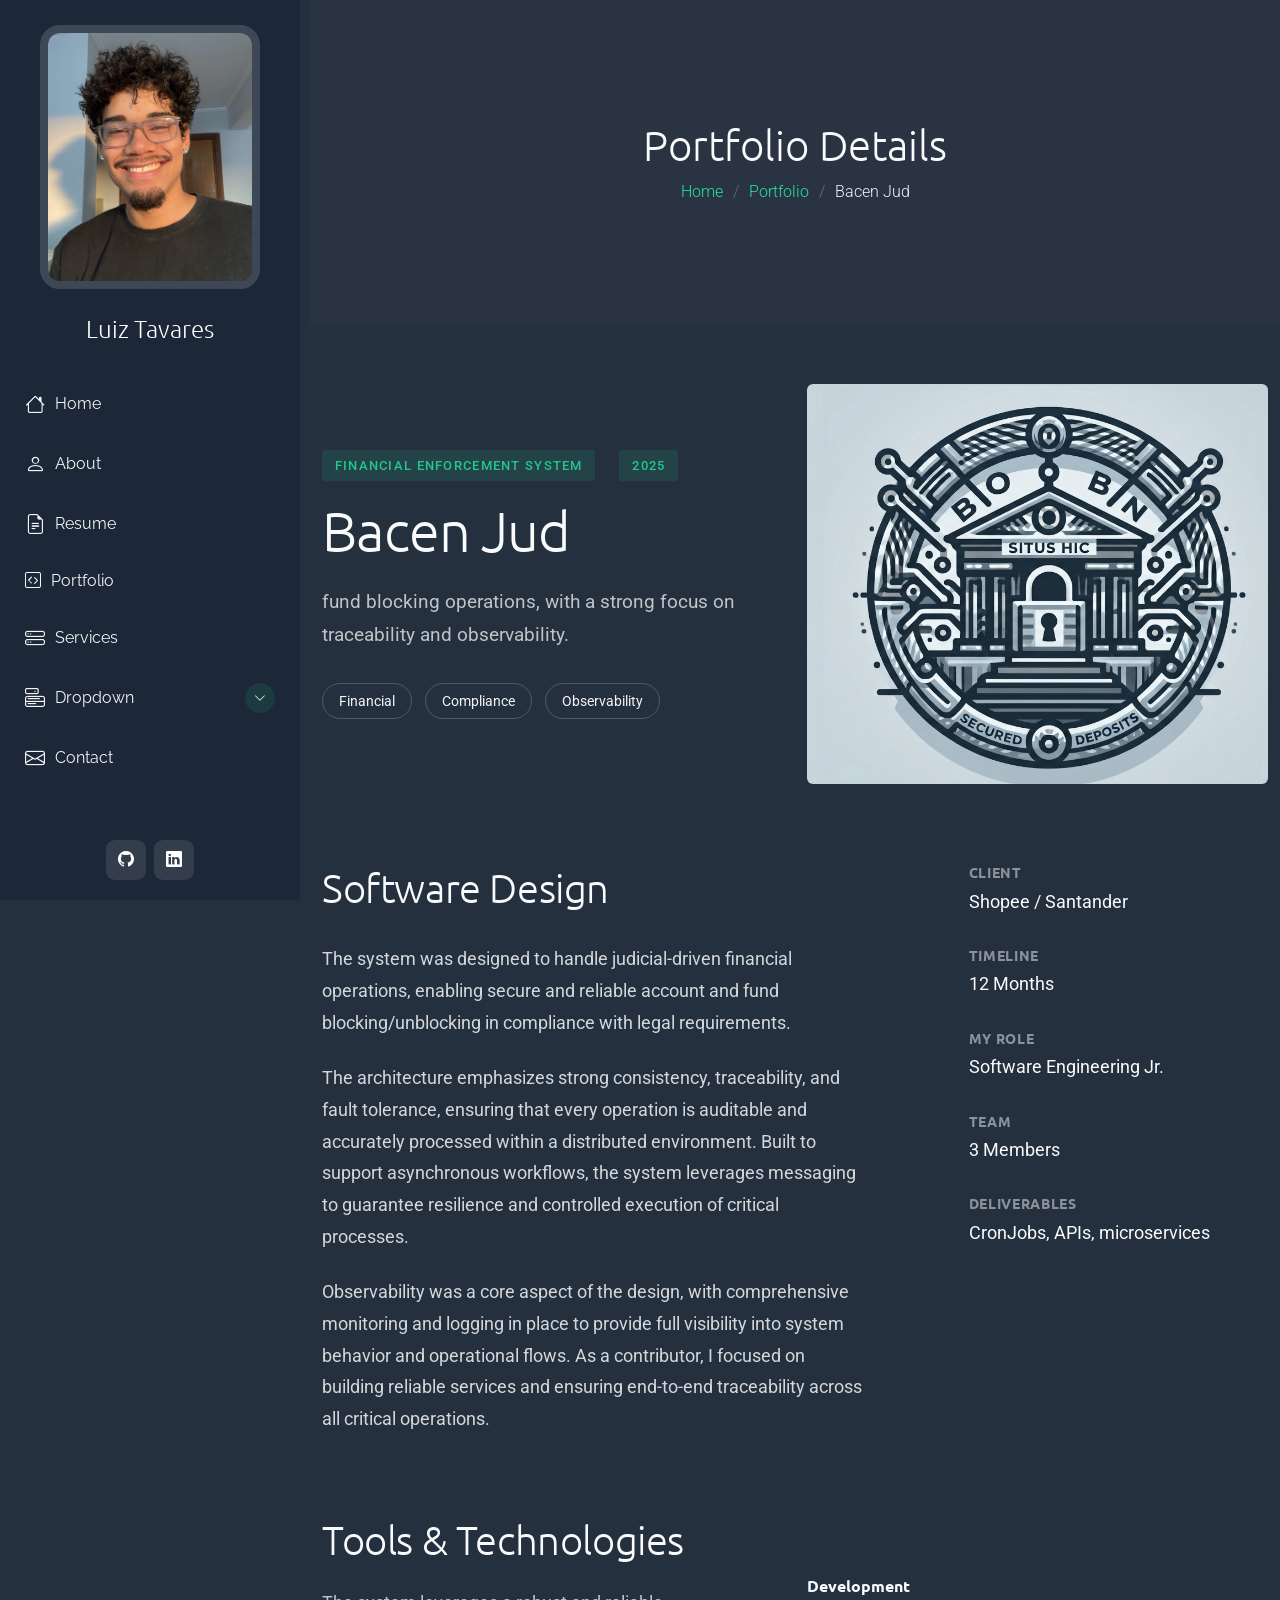
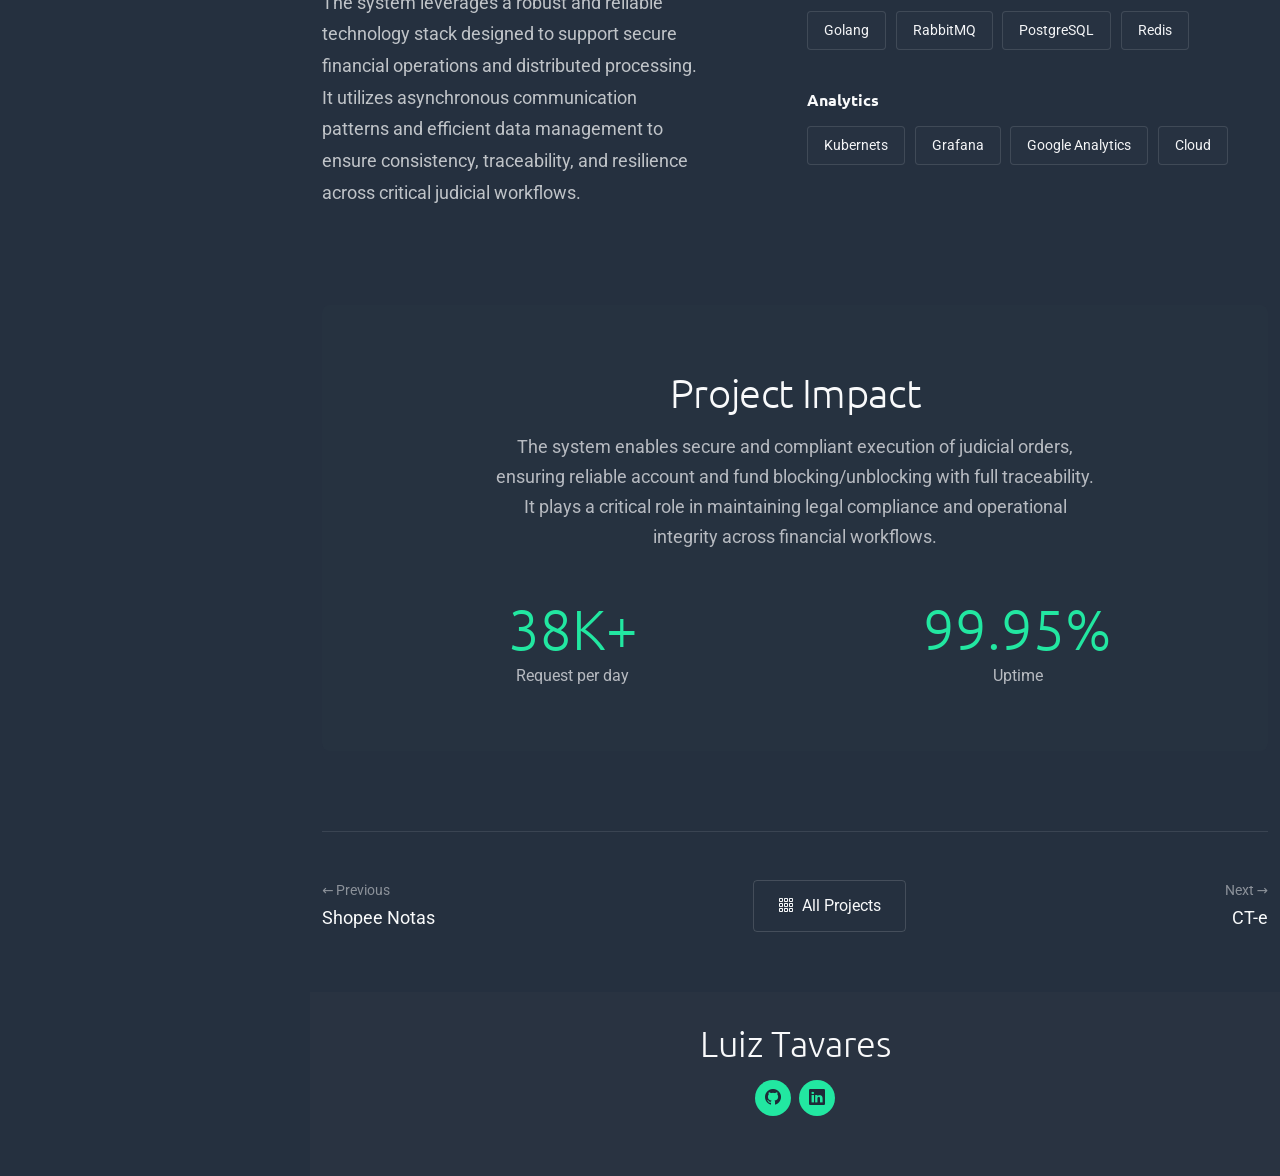
==== commit 9397890f: "feat: wip" ====
--- a/portfolio-details-bacen-jud.html
+++ b/portfolio-details-bacen-jud.html
@@ -59,7 +59,7 @@
         <li><a href="./#hero"><i class="bi bi-house navicon"></i>Home</a></li>
         <li><a href="./#about"><i class="bi bi-person navicon"></i> About</a></li>
         <li><a href="./#resume"><i class="bi bi-file-earmark-text navicon"></i> Resume</a></li>
-        <li><a href="./#portfolio"><i class="bi bi-images navicon"></i> Portfolio</a></li>
+        <li><a href="./#portfolio"><i style="margin-right: 10px;" class="bi bi-code-square"></i> Portfolio</a></li>
         <li><a href="./#services"><i class="bi bi-hdd-stack navicon"></i> Services</a></li>
         <li class="dropdown"><a href="#"><i class="bi bi-menu-button navicon"></i> <span>Dropdown</span> <i class="bi bi-chevron-down toggle-dropdown"></i></a>
           <ul>
@@ -84,7 +84,7 @@
 
     <div class="social-links text-center">
       <a href="#" class="github"><i class="bi bi-github"></i></a>
-      <a href="#" class="linkedin"><i class="bi bi-linkedin"></i></a>
+      <a href="https://www.linkedin.com/in/luiz-t4vares" class="linkedin"><i class="bi bi-linkedin"></i></a>
     </div>
   </header>
 
@@ -118,17 +118,17 @@
                   <span class="year">2025</span>
                 </div>
                 <h1 class="project-title">Bacen Jud</h1>
-                <p class="project-summary">Built and contributed to the evolution of a high-performance, scalable NF-e issuance system focused on reliability and architecture.</p>
+                <p class="project-summary">fund blocking operations, with a strong focus on traceability and observability.</p>
                 <div class="project-tags">
-                  <span class="tag">messaging</span>
-                  <span class="tag">scalability</span>
-                  <span class="tag">observability</span>
+                  <span class="tag">Financial</span>
+                  <span class="tag">Compliance</span>
+                  <span class="tag">Observability</span>
                 </div>
               </div>
             </div>
             <div class="col-lg-6" data-aos="fade-left" data-aos-delay="200">
               <div class="hero-image">
-                <img src="assets/img/portfolio/portfolio-shopeenotas.webp" alt="Project showcase" class="img-fluid" loading="lazy">
+                <img src="assets/img/portfolio/portfolio-bacenjud.webp" alt="Project showcase" class="img-fluid" loading="lazy">
               </div>
             </div>
           </div>
@@ -139,20 +139,20 @@
             <div class="col-lg-7" data-aos="fade-up" data-aos-delay="100">
               <div class="main-content">
                 <h2>Software Design</h2>
-                  <p>The system was designed to handle high-throughput NF-e issuance, enabling the company to internalize the fiscal document generation process and eliminate the dependency on third-party providers.</p>
-                  <p>The architecture supports continuous processing under heavy load, ensuring consistent performance and reliability across critical workflows.</p>
-                  <p>As one of the main contributors, I was involved in key architectural decisions, focusing on performance optimization and system evolution.</p>
+                  <p>The system was designed to handle judicial-driven financial operations, enabling secure and reliable account and fund blocking/unblocking in compliance with legal requirements.</p>
+                  <p>The architecture emphasizes strong consistency, traceability, and fault tolerance, ensuring that every operation is auditable and accurately processed within a distributed environment. Built to support asynchronous workflows, the system leverages messaging to guarantee resilience and controlled execution of critical processes.</p>
+                  <p>Observability was a core aspect of the design, with comprehensive monitoring and logging in place to provide full visibility into system behavior and operational flows. As a contributor, I focused on building reliable services and ensuring end-to-end traceability across all critical operations.</p>
               </div>
             </div>
             <div class="col-lg-4 offset-lg-1" data-aos="fade-up" data-aos-delay="200">
               <div class="project-specs">
                 <div class="spec-item">
                   <h5>Client</h5>
-                  <p>Shopee / Sefaz</p>
+                  <p>Shopee / Santander</p>
                 </div>
                 <div class="spec-item">
                   <h5>Timeline</h5>
-                  <p>8 Months</p>
+                  <p>12 Months</p>
                 </div>
                 <div class="spec-item">
                   <h5>My Role</h5>
@@ -164,7 +164,7 @@
                 </div>
                 <div class="spec-item">
                   <h5>Deliverables</h5>
-                  <p>CronJobs, APIs</p>
+                  <p>CronJobs, APIs, microservices</p>
                 </div>
               </div>
             </div>
@@ -177,7 +177,7 @@
           <div class="row align-items-center">
             <div class="col-lg-5">
               <h2>Tools &amp; Technologies</h2>
-              <p>The system was designed with a strong focus on performance, using efficient communication patterns and data handling strategies to support fast, reliable processing at scale.</p>
+              <p>The system leverages a robust and reliable technology stack designed to support secure financial operations and distributed processing. It utilizes asynchronous communication patterns and efficient data management to ensure consistency, traceability, and resilience across critical judicial workflows.</p>
             </div>
             <div class="col-lg-6 offset-lg-1">
               <div class="tools-grid">
@@ -185,7 +185,6 @@
                   <h5>Development</h5>
                   <div class="tool-list">
                     <span class="tool-item">Golang</span>
-                    <span class="tool-item">GRPC</span>
                     <span class="tool-item">RabbitMQ</span>
                     <span class="tool-item">PostgreSQL</span>
                     <span class="tool-item">Redis</span>
@@ -209,22 +208,17 @@
           <div class="metrics-container">
             <div class="metrics-header">
               <h2>Project Impact</h2>
-              <p>The system helped reduce operational costs by eliminating the need for third-party NF-e providers, while also improving the accuracy and reliability of fiscal document generation.</p>
+              <p>The system enables secure and compliant execution of judicial orders, ensuring reliable account and fund blocking/unblocking with full traceability. It plays a critical role in maintaining legal compliance and operational integrity across financial workflows.</p>
             </div>
             <div class="metrics-grid">
               <div class="metric-card" data-aos="fade-up" data-aos-delay="150">
-                <div class="metric-value">7M+</div>
+                <div class="metric-value">38K+</div>
                 <div class="metric-label">Request per day</div>
               </div>
               <div class="metric-card" data-aos="fade-up" data-aos-delay="200">
-                <div class="metric-value">700K+</div>
-                <div class="metric-label">Monthly cost savings</div>
-              </div>
-              <div class="metric-card" data-aos="fade-up" data-aos-delay="250">
-                <div class="metric-value">200K+</div>
-                <div class="metric-label">Monthly cost savings for Sellers</div>
-              </div>
-              
+                <div class="metric-value">99.95%</div>
+                <div class="metric-label">Uptime</div>
+              </div>
             </div>
           </div>
         </div>
@@ -262,7 +256,7 @@
       <h3 class="sitename">Luiz Tavares</h3>
       <div class="social-links d-flex justify-content-center">
         <a href=""><i class="bi bi-github"></i></a>
-        <a href=""><i class="bi bi-linkedin"></i></a>
+        <a href="https://www.linkedin.com/in/luiz-t4vares"><i class="bi bi-linkedin"></i></a>
       </div>
     </div>
   </footer>
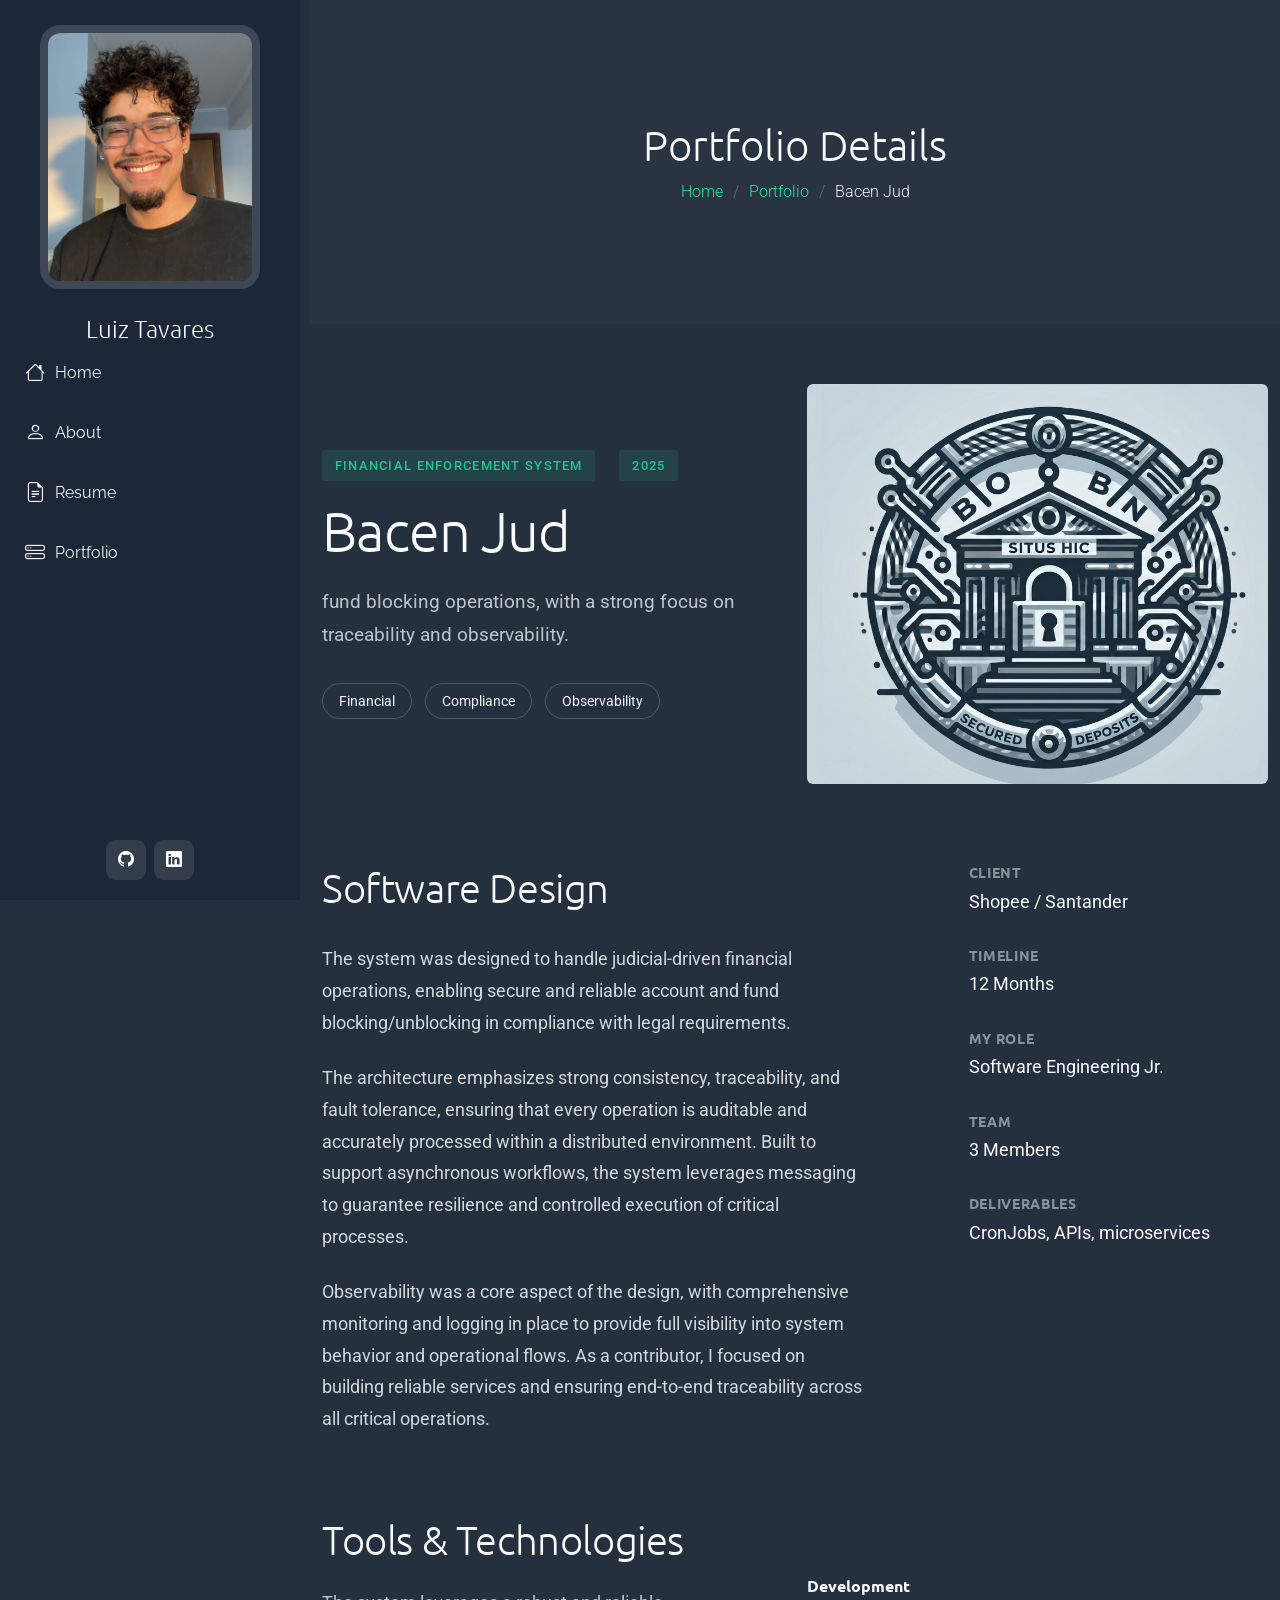
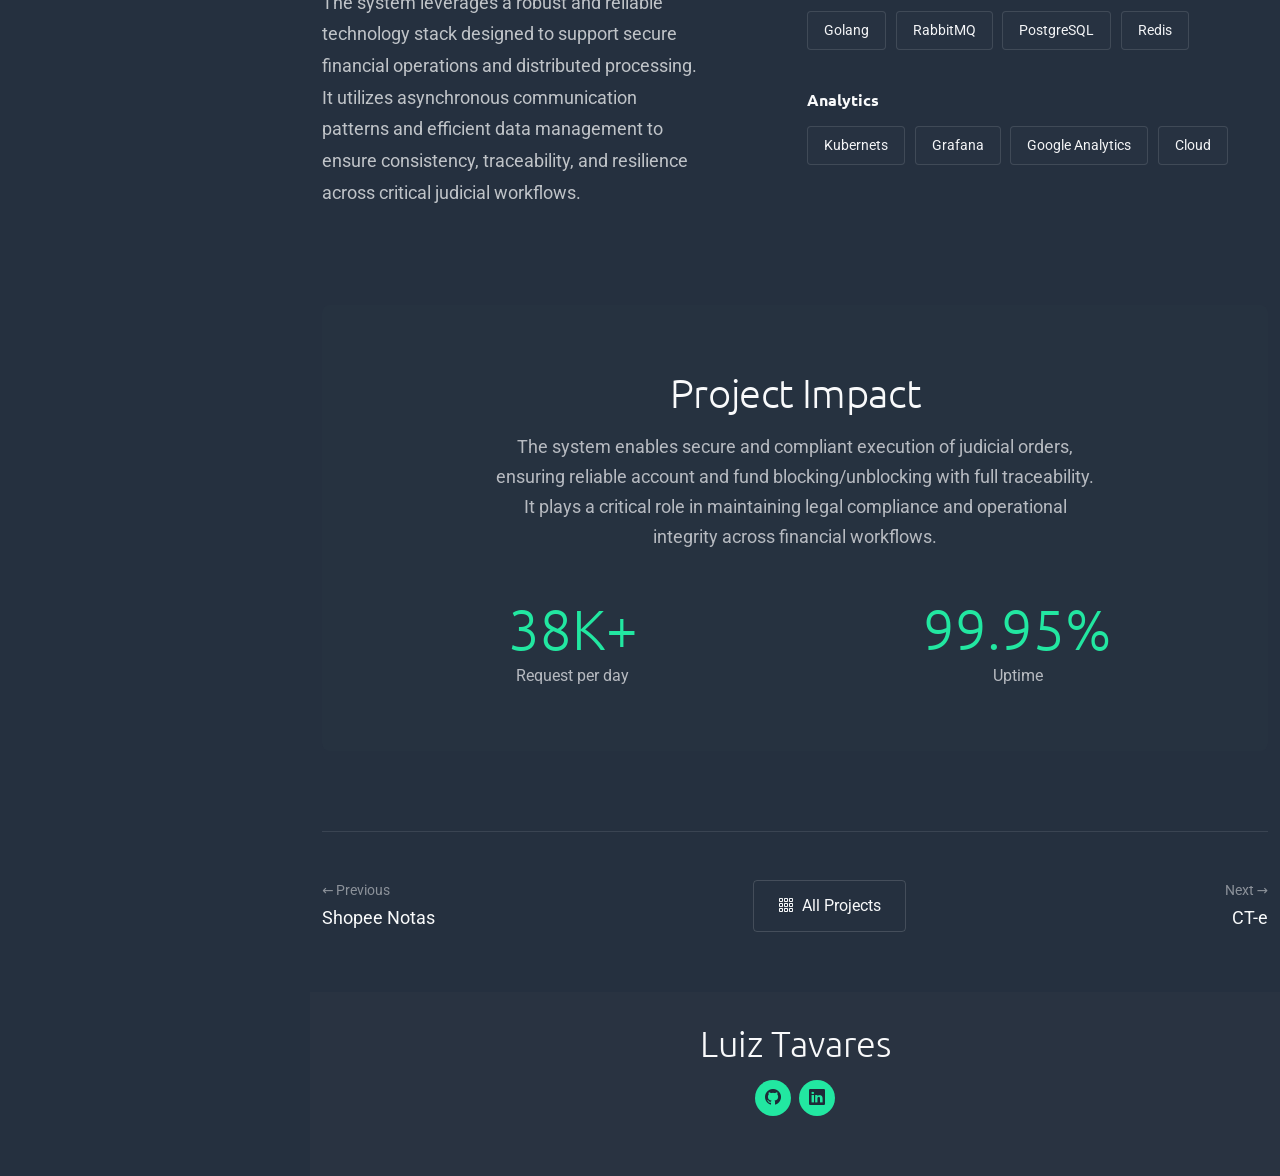
==== commit 45f11735: "feat: wip" ====
--- a/portfolio-details-bacen-jud.html
+++ b/portfolio-details-bacen-jud.html
@@ -59,31 +59,12 @@
         <li><a href="./#hero"><i class="bi bi-house navicon"></i>Home</a></li>
         <li><a href="./#about"><i class="bi bi-person navicon"></i> About</a></li>
         <li><a href="./#resume"><i class="bi bi-file-earmark-text navicon"></i> Resume</a></li>
-        <li><a href="./#portfolio"><i style="margin-right: 10px;" class="bi bi-code-square"></i> Portfolio</a></li>
-        <li><a href="./#services"><i class="bi bi-hdd-stack navicon"></i> Services</a></li>
-        <li class="dropdown"><a href="#"><i class="bi bi-menu-button navicon"></i> <span>Dropdown</span> <i class="bi bi-chevron-down toggle-dropdown"></i></a>
-          <ul>
-            <li><a href="#">Dropdown 1</a></li>
-            <li class="dropdown"><a href="#"><span>Deep Dropdown</span> <i class="bi bi-chevron-down toggle-dropdown"></i></a>
-              <ul>
-                <li><a href="#">Deep Dropdown 1</a></li>
-                <li><a href="#">Deep Dropdown 2</a></li>
-                <li><a href="#">Deep Dropdown 3</a></li>
-                <li><a href="#">Deep Dropdown 4</a></li>
-                <li><a href="#">Deep Dropdown 5</a></li>
-              </ul>
-            </li>
-            <li><a href="#">Dropdown 2</a></li>
-            <li><a href="#">Dropdown 3</a></li>
-            <li><a href="#">Dropdown 4</a></li>
-          </ul>
-        </li>
-        <li><a href="#contact"><i class="bi bi-envelope navicon"></i> Contact</a></li>
+        <li><a href="./#portfolio"><i style="margin-right: 10px;" class="bi bi-hdd-stack navicon"></i> Portfolio</a></li>
       </ul>
     </nav>
 
     <div class="social-links text-center">
-      <a href="#" class="github"><i class="bi bi-github"></i></a>
+      <a href="https://github.com/luizedureis" class="github"><i class="bi bi-github"></i></a>
       <a href="https://www.linkedin.com/in/luiz-t4vares" class="linkedin"><i class="bi bi-linkedin"></i></a>
     </div>
   </header>
@@ -255,7 +236,7 @@
     <div class="container">
       <h3 class="sitename">Luiz Tavares</h3>
       <div class="social-links d-flex justify-content-center">
-        <a href=""><i class="bi bi-github"></i></a>
+        <a href="https://github.com/luizedureis"><i class="bi bi-github"></i></a>
         <a href="https://www.linkedin.com/in/luiz-t4vares"><i class="bi bi-linkedin"></i></a>
       </div>
     </div>
--- a/assets/css/main.css
+++ b/assets/css/main.css
@@ -256,7 +256,7 @@
   z-index: 9997;
   flex: 1;
   display: flex;
-  align-items: center;
+  align-items: top;
 }
 
 .navmenu ul {
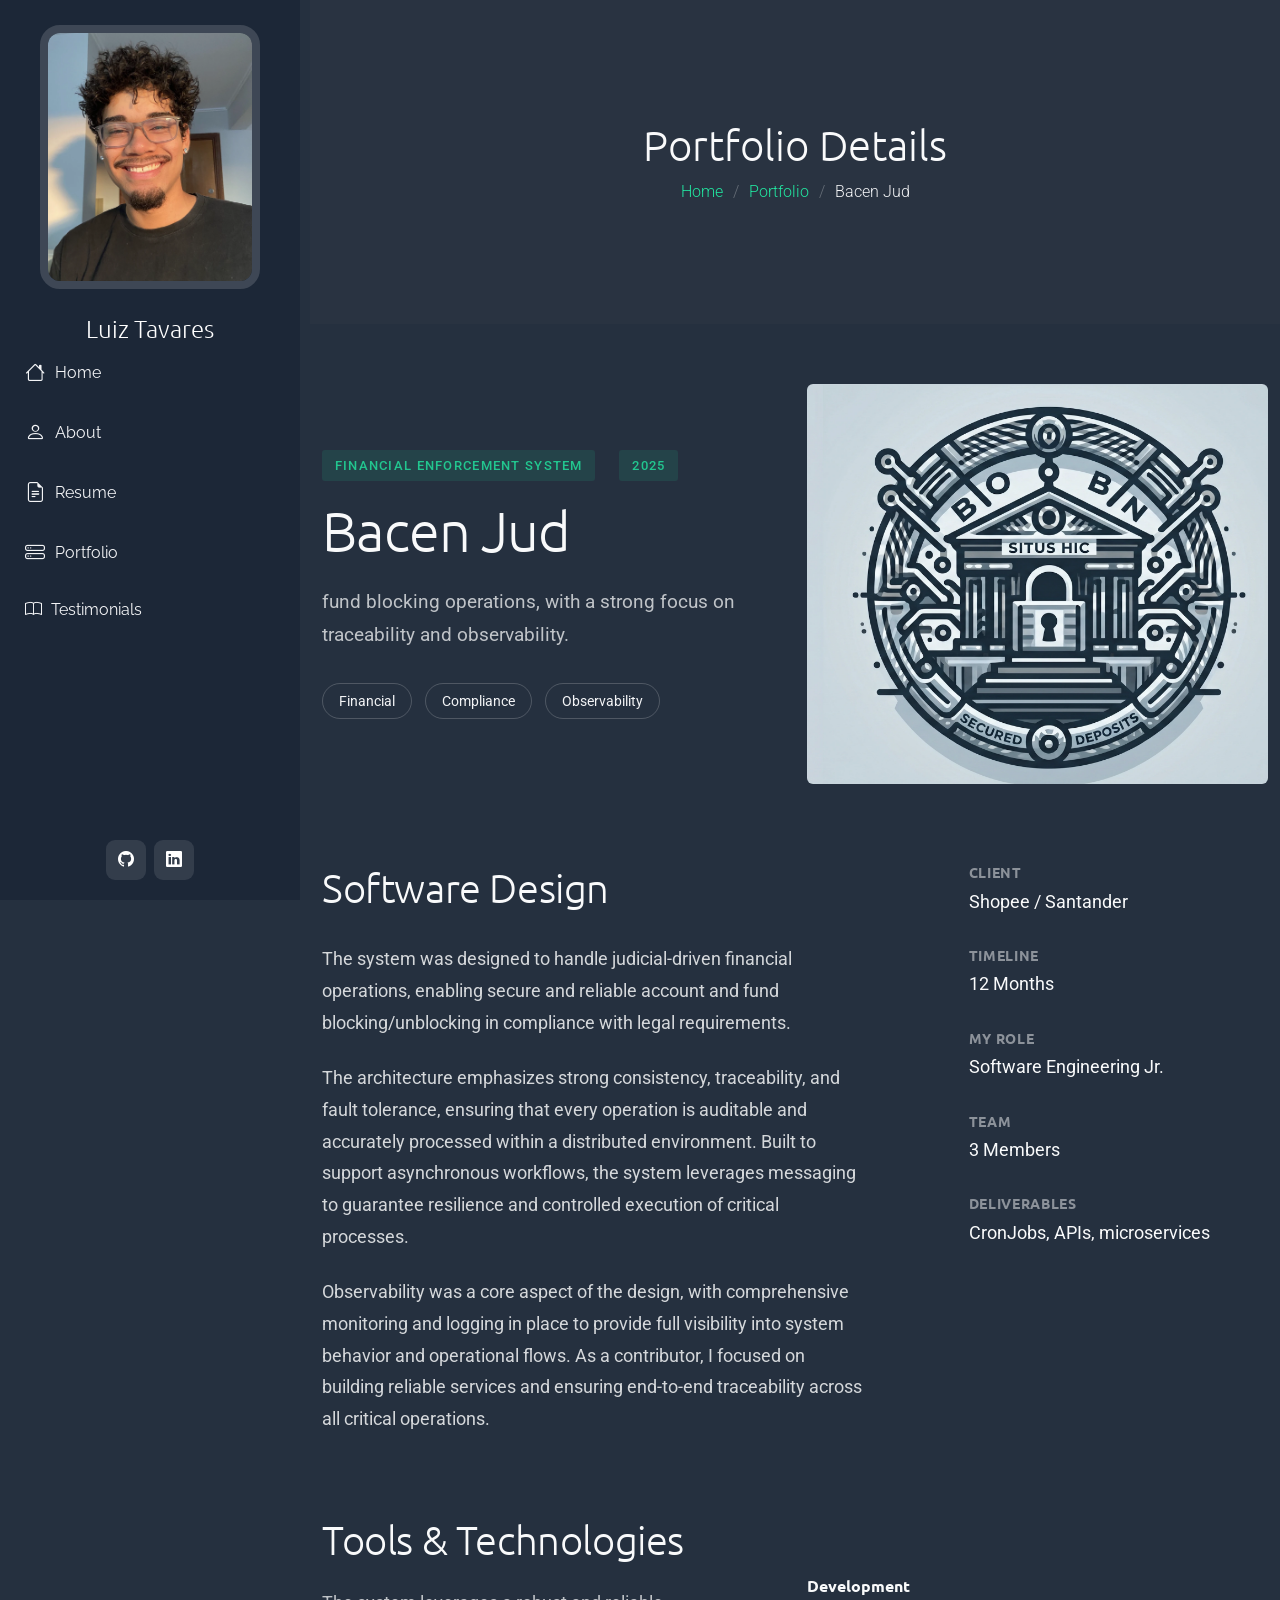
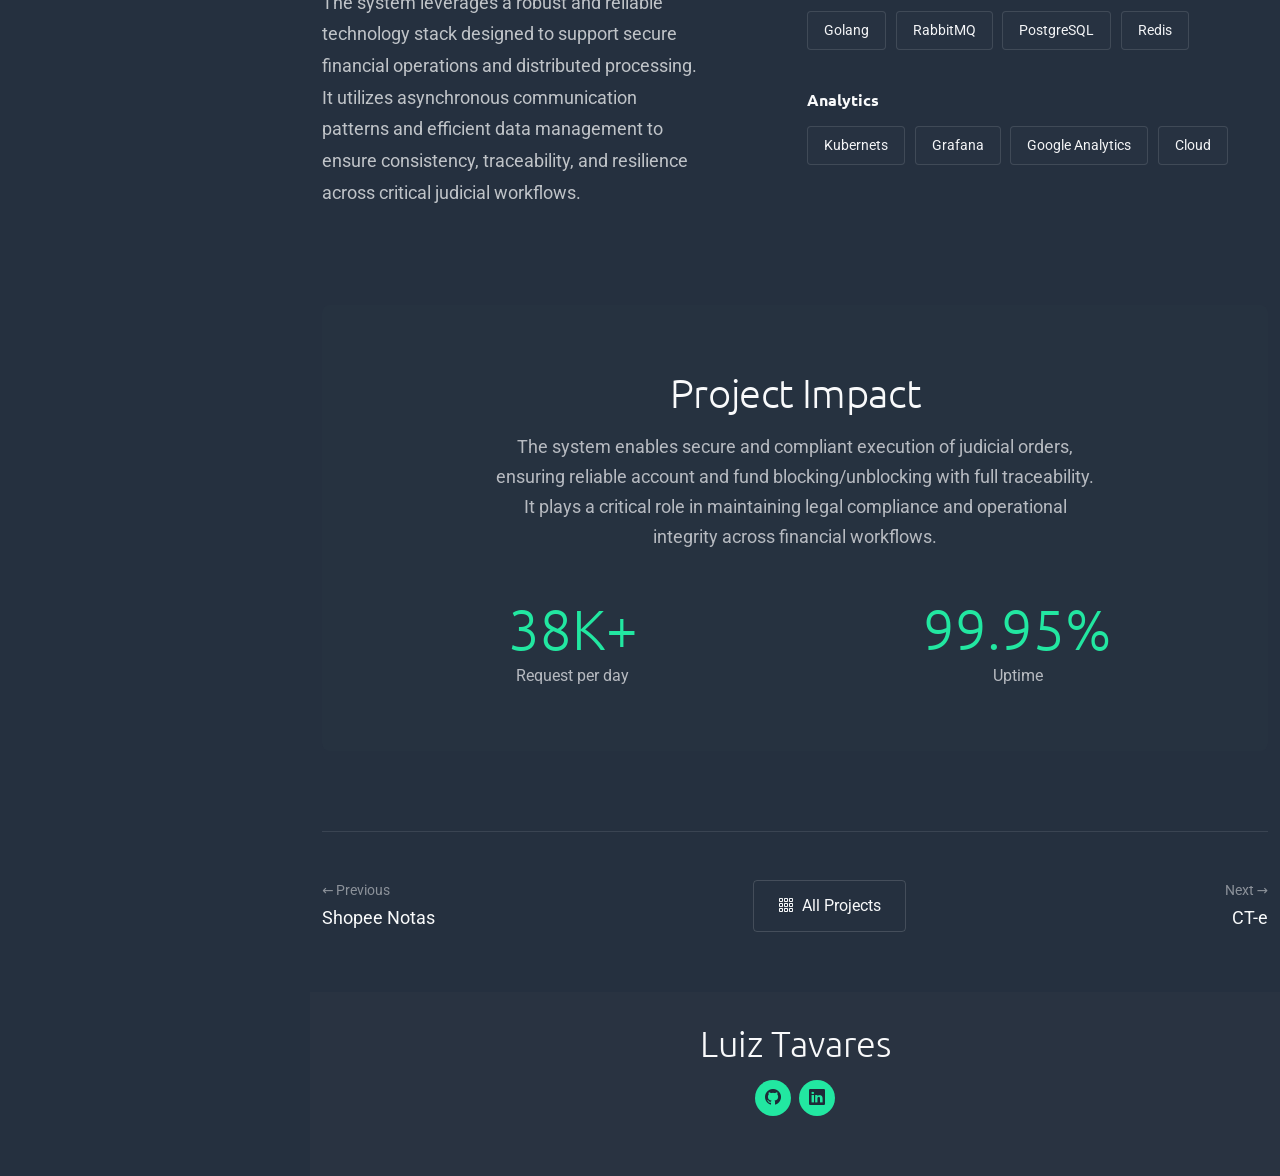
==== commit 424f4434: "feat: wip" ====
--- a/portfolio-details-bacen-jud.html
+++ b/portfolio-details-bacen-jud.html
@@ -60,6 +60,7 @@
         <li><a href="./#about"><i class="bi bi-person navicon"></i> About</a></li>
         <li><a href="./#resume"><i class="bi bi-file-earmark-text navicon"></i> Resume</a></li>
         <li><a href="./#portfolio"><i style="margin-right: 10px;" class="bi bi-hdd-stack navicon"></i> Portfolio</a></li>
+        <li><a href="./#testimonials"><i style="margin-right: 10px;" class="bi bi-book"></i>Testimonials</a></li>
       </ul>
     </nav>
 
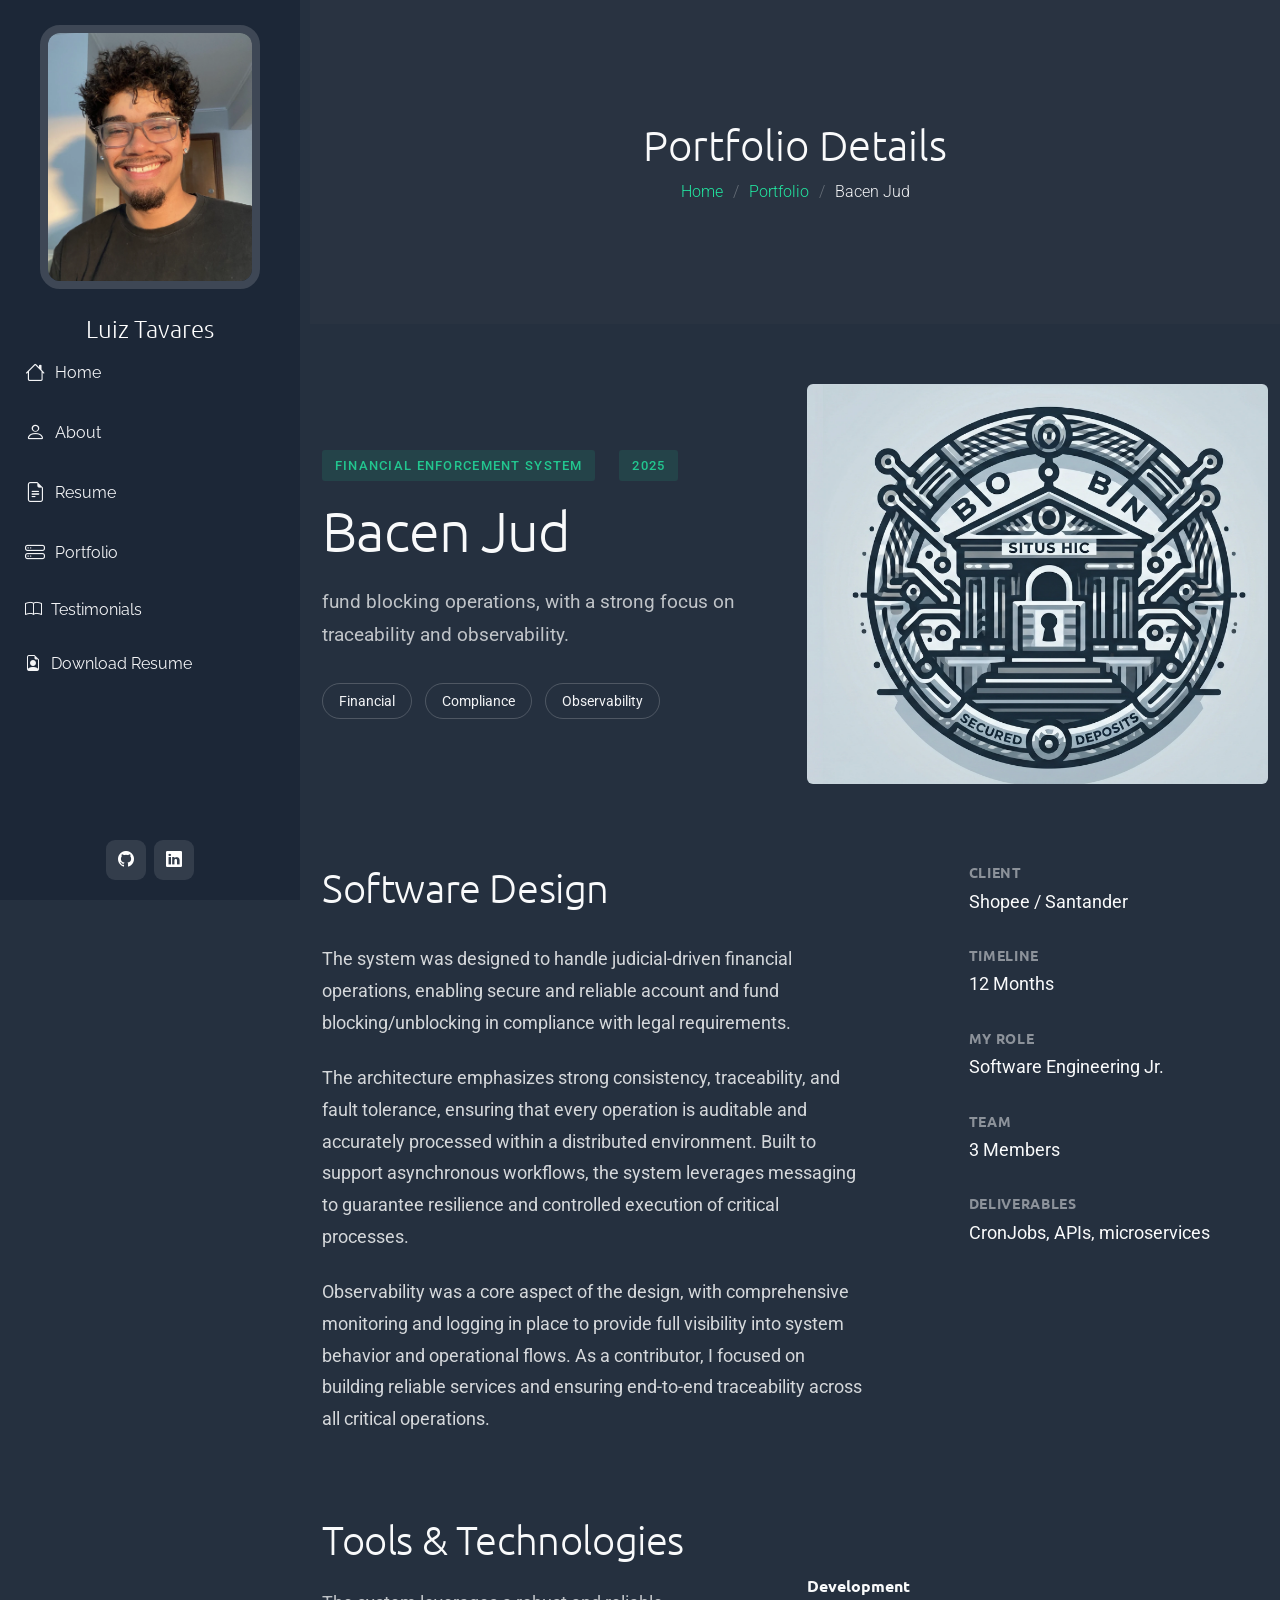
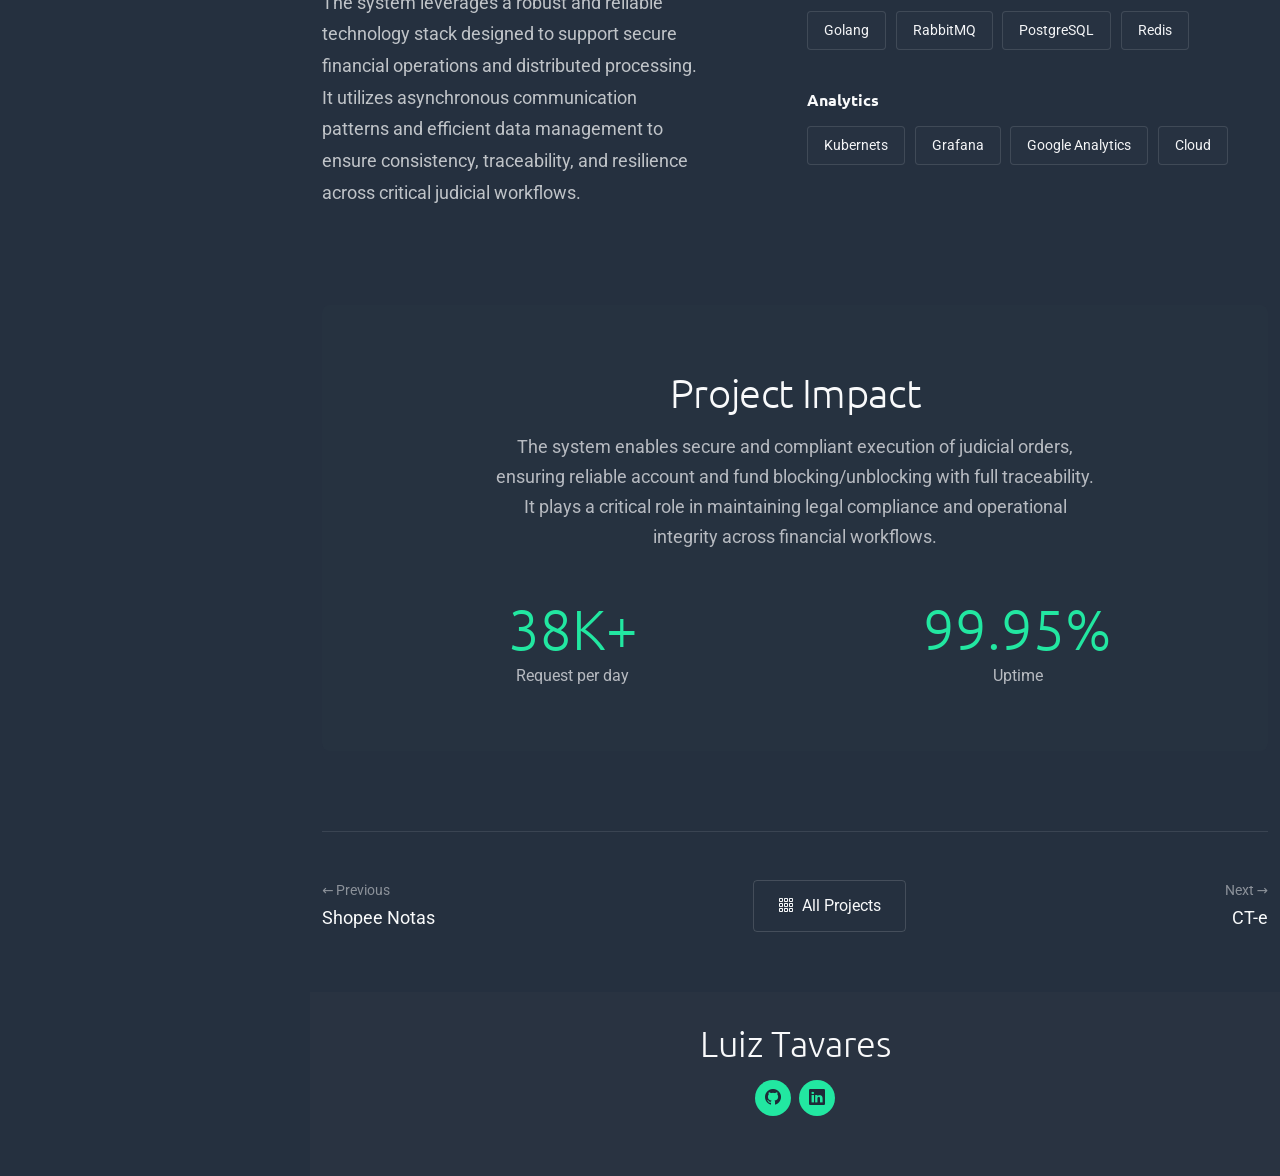
==== commit ca4a332a: "wip" ====
--- a/portfolio-details-bacen-jud.html
+++ b/portfolio-details-bacen-jud.html
@@ -61,6 +61,12 @@
         <li><a href="./#resume"><i class="bi bi-file-earmark-text navicon"></i> Resume</a></li>
         <li><a href="./#portfolio"><i style="margin-right: 10px;" class="bi bi-hdd-stack navicon"></i> Portfolio</a></li>
         <li><a href="./#testimonials"><i style="margin-right: 10px;" class="bi bi-book"></i>Testimonials</a></li>
+        <li>
+          <a href="assets/resume.pdf" download>
+            <i style="margin-right: 10px;" class="bi bi-file-earmark-person"></i>
+            Download Resume
+          </a>
+        </li>
       </ul>
     </nav>
 
